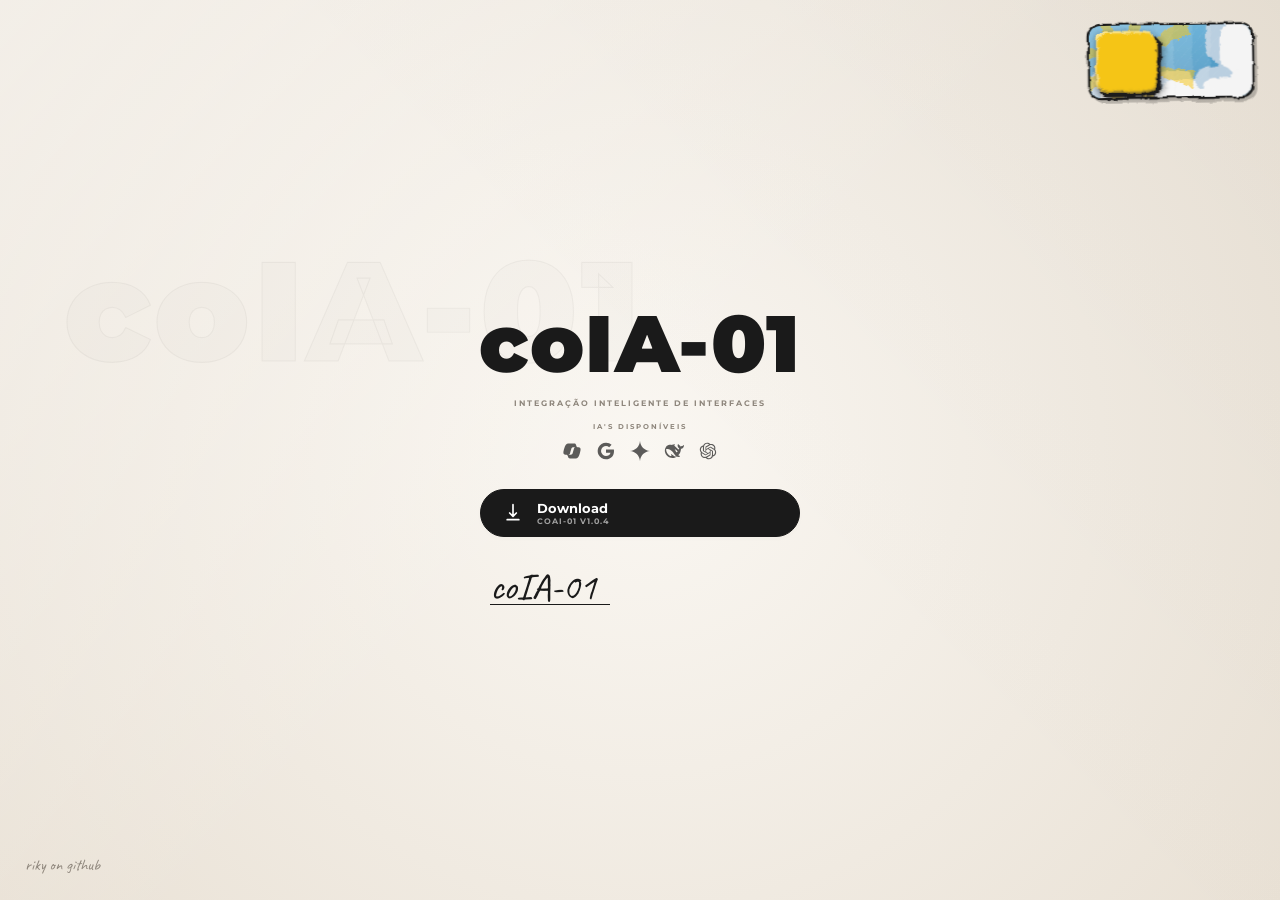
==== index.html @ ccbcb365 "adicionado modo noturno e os svg's" ====
<!DOCTYPE html>
<html lang="pt-BR">
<head>
  <meta charset="UTF-8">
  <meta name="viewport" content="width=device-width, initial-scale=1.0">
  <title>coIA-01</title>
  <link rel="preconnect" href="https://fonts.googleapis.com">
  <link rel="preconnect" href="https://fonts.gstatic.com" crossorigin>
  <link href="https://fonts.googleapis.com/css2?family=Caveat:wght@700&family=Montserrat:wght@400;700;900&display=swap" rel="stylesheet">
  <link rel="stylesheet" href="style.css">
</head>
<body>
  <div id="status-overlay"></div>

  <!-- SVG FILTERS FOR THEME SWITCH -->
  <svg style="position:absolute;width:0;height:0;overflow:hidden" aria-hidden="true">
    <defs>
      <filter id="sketchy" x="-10%" y="-10%" width="120%" height="120%">
        <feTurbulence type="turbulence" baseFrequency="0.035 0.042" numOctaves="4" result="noise" seed="42"></feTurbulence>
        <feDisplacementMap in="SourceGraphic" in2="noise" scale="4.5" xChannelSelector="R" yChannelSelector="G"></feDisplacementMap>
      </filter>
      <filter id="sketchy-sm" x="-18%" y="-18%" width="136%" height="136%">
        <feTurbulence type="turbulence" baseFrequency="0.06" numOctaves="3" result="noise" seed="7"></feTurbulence>
        <feDisplacementMap in="SourceGraphic" in2="noise" scale="2.5" xChannelSelector="R" yChannelSelector="G"></feDisplacementMap>
      </filter>
    </defs>
  </svg>

  <!-- THEME SWITCH (canto superior direito) -->
  <div class="theme-switch-wrapper">
    <label class="theme-switch">
      <input class="theme-switch__checkbox" type="checkbox" />
      <div class="theme-switch__container">
        <div class="theme-switch__clouds"></div>
        <div class="theme-switch__stars-container">
          <svg fill="none" viewBox="0 0 144 55" xmlns="http://www.w3.org/2000/svg">
            <path fill="currentColor" d="M135.831 3.00688C135.055 3.85027 134.111 4.29946 133 4.35447C134.111 4.40947 135.055 4.85867 135.831 5.71123C136.607 6.55462 136.996 7.56303 136.996 8.72727C136.996 7.95722 137.172 7.25134 137.525 6.59129C137.886 5.93124 138.372 5.39954 138.98 5.00535C139.598 4.60199 140.268 4.39114 141 4.35447C139.88 4.2903 138.936 3.85027 138.16 3.00688C137.384 2.16348 136.996 1.16425 136.996 0C136.996 1.16425 136.607 2.16348 135.831 3.00688ZM31 23.3545C32.1114 23.2995 33.0551 22.8503 33.8313 22.0069C34.6075 21.1635 34.9956 20.1642 34.9956 19C34.9956 20.1642 35.3837 21.1635 36.1599 22.0069C36.9361 22.8503 37.8798 23.2903 39 23.3545C38.2679 23.3911 37.5976 23.602 36.9802 24.0053C36.3716 24.3995 35.8864 24.9312 35.5248 25.5913C35.172 26.2513 34.9956 26.9572 34.9956 27.7273C34.9956 26.563 34.6075 25.5546 33.8313 24.7112C33.0551 23.8587 32.1114 23.4095 31 23.3545ZM0 36.3545C1.11136 36.2995 2.05513 35.8503 2.83131 35.0069C3.6075 34.1635 3.99559 33.1642 3.99559 32C3.99559 33.1642 4.38368 34.1635 5.15987 35.0069C5.93605 35.8503 6.87982 36.2903 8 36.3545C7.26792 36.3911 6.59757 36.602 5.98015 37.0053C5.37155 37.3995 4.88644 37.9312 4.52481 38.5913C4.172 39.2513 3.99559 39.9572 3.99559 40.7273C3.99559 39.563 3.6075 38.5546 2.83131 37.7112C2.05513 36.8587 1.11136 36.4095 0 36.3545ZM56.8313 24.0069C56.0551 24.8503 55.1114 25.2995 54 25.3545C55.1114 25.4095 56.0551 25.8587 56.8313 26.7112C57.6075 27.5546 57.9956 28.563 57.9956 29.7273C57.9956 28.9572 58.172 28.2513 58.5248 27.5913C58.8864 26.9312 59.3716 26.3995 59.9802 26.0053C60.5976 25.602 61.2679 25.3911 62 25.3545C60.8798 25.2903 59.9361 24.8503 59.1599 24.0069C58.3837 23.1635 57.9956 22.1642 57.9956 21C57.9956 22.1642 57.6075 23.1635 56.8313 24.0069ZM81 25.3545C82.1114 25.2995 83.0551 24.8503 83.8313 24.0069C84.6075 23.1635 84.9956 22.1642 84.9956 21C84.9956 22.1642 85.3837 23.1635 86.1599 24.0069C86.9361 24.8503 87.8798 25.2903 89 25.3545C88.2679 25.3911 87.5976 25.602 86.9802 26.0053C86.3716 26.3995 85.8864 26.9312 85.5248 27.5913C85.172 28.2513 84.9956 28.9572 84.9956 29.7273C84.9956 28.563 84.6075 27.5546 83.8313 26.7112C83.0551 25.8587 82.1114 25.4095 81 25.3545ZM136 36.3545C137.111 36.2995 138.055 35.8503 138.831 35.0069C139.607 34.1635 139.996 33.1642 139.996 32C139.996 33.1642 140.384 34.1635 141.16 35.0069C141.936 35.8503 142.88 36.2903 144 36.3545C143.268 36.3911 142.598 36.602 141.98 37.0053C141.372 37.3995 140.886 37.9312 140.525 38.5913C140.172 39.2513 139.996 39.9572 139.996 40.7273C139.996 39.563 139.607 38.5546 138.831 37.7112C138.055 36.8587 137.111 36.4095 136 36.3545ZM101.831 49.0069C101.055 49.8503 100.111 50.2995 99 50.3545C100.111 50.4095 101.055 50.8587 101.831 51.7112C102.607 52.5546 102.996 53.563 102.996 54.7273C102.996 53.9572 103.172 53.2513 103.525 52.5913C103.886 51.9312 104.372 51.3995 104.98 51.0053C105.598 50.602 106.268 50.3911 107 50.3545C105.88 50.2903 104.936 49.8503 104.16 49.0069C103.384 48.1635 102.996 47.1642 102.996 46C102.996 47.1642 102.607 48.1635 101.831 49.0069Z" clip-rule="evenodd" fill-rule="evenodd"></path>
          </svg>
        </div>
        <div class="theme-switch__circle-container">
          <div class="theme-switch__sun-moon-container">
            <div class="theme-switch__moon">
              <div class="theme-switch__spot"></div>
              <div class="theme-switch__spot"></div>
              <div class="theme-switch__spot"></div>
            </div>
          </div>
        </div>
        <div class="theme-switch__shooting-star"></div>
        <div class="theme-switch__shooting-star-2"></div>
        <div class="theme-switch__meteor"></div>
        <div class="theme-switch__stars-cluster">
          <div class="star"></div>
          <div class="star"></div>
          <div class="star"></div>
          <div class="star"></div>
          <div class="star"></div>
        </div>
        <div class="theme-switch__aurora"></div>
        <div class="theme-switch__comets">
          <div class="comet"></div>
          <div class="comet"></div>
        </div>
      </div>
    </label>
  </div>
  
  <!-- HUB DE SELEÇÃO -->
  <div id="hub">
    <div class="bg-outline-text">coIA-01</div>

    <div class="hub-container">
      <div class="hub-header">
        <h1 class="main-title">coIA-01</h1>
        <div class="hub-subtitle">INTEGRAÇÃO INTELIGENTE DE INTERFACES</div>
        <div class="ai-available">
          <span>IA's disponíveis</span>
          <div class="ai-icons">
            <!-- Microsoft Copilot -->
            <svg xmlns="http://www.w3.org/2000/svg" viewBox="0 0 24 24" fill="currentColor"><path d="M14.8647 3.0625C15.7217 3.06258 16.4834 3.60732 16.7612 4.41797L17.3628 6.17578C17.6318 6.96124 18.356 7.4955 19.1801 7.52832H19.7329C19.7597 7.52832 19.7866 7.53082 19.813 7.53125H19.8862L19.8813 7.5332C23.5529 7.64689 22.2416 12.0268 21.2368 15.3145C20.3774 18.126 19.0883 20.9375 16.9399 20.9375H9.36081C8.50019 20.9375 7.73536 20.3887 7.46041 19.5732L6.87448 17.834C6.60202 17.0255 5.84813 16.4791 4.99655 16.4697H4.26608C0.412106 16.4697 1.74407 12.0161 2.76217 8.68555C3.62153 5.8743 4.91067 3.06258 7.05905 3.0625H14.8647ZM13.2456 7.53125C12.4333 7.53132 11.7104 8.02053 11.3999 8.75586C10.7292 11.0285 10.0089 13.5016 9.57077 15.0195C9.32486 15.8712 8.55007 16.4585 7.66549 16.4688H10.7426C11.6051 16.4688 12.3656 15.9175 12.6401 15.1064C13.299 12.8717 13.9999 10.4671 14.4292 8.97949C14.6706 8.14295 15.4217 7.56162 16.2866 7.53125H13.2456Z"></path></svg>
            <!-- Google -->
            <svg xmlns="http://www.w3.org/2000/svg" viewBox="0 0 24 24" fill="currentColor"><path d="M3.06364 7.50914C4.70909 4.24092 8.09084 2 12 2C14.6954 2 16.959 2.99095 18.6909 4.60455L15.8227 7.47274C14.7864 6.48185 13.4681 5.97727 12 5.97727C9.39542 5.97727 7.19084 7.73637 6.40455 10.1C6.2045 10.7 6.09086 11.3409 6.09086 12C6.09086 12.6591 6.2045 13.3 6.40455 13.9C7.19084 16.2636 9.39542 18.0227 12 18.0227C13.3454 18.0227 14.4909 17.6682 15.3864 17.0682C16.4454 16.3591 17.15 15.3 17.3818 14.05H12V10.1818H21.4181C21.5364 10.8363 21.6 11.5182 21.6 12.2273C21.6 15.2727 20.5091 17.8363 18.6181 19.5773C16.9636 21.1046 14.7 22 12 22C8.09084 22 4.70909 19.7591 3.06364 16.4909C2.38638 15.1409 2 13.6136 2 12C2 10.3864 2.38638 8.85911 3.06364 7.50914Z"></path></svg>
            <!-- Gemini -->
            <svg xmlns="http://www.w3.org/2000/svg" viewBox="0 0 24 24" fill="currentColor"><path d="M23.9996 12.0235C17.5625 12.4117 12.4114 17.563 12.0232 24H11.9762C11.588 17.563 6.4369 12.4117 0 12.0235V11.9765C6.4369 11.5883 11.588 6.43719 11.9762 0H12.0232C12.4114 6.43719 17.5625 11.5883 23.9996 11.9765V12.0235Z"></path></svg>
            <!-- DeepSeek -->
            <svg xmlns="http://www.w3.org/2000/svg" viewBox="0 0 24 24" fill="currentColor"><path d="M23.7493 4.92674C23.5053 4.80721 23.4103 5.0349 23.2676 5.15064C23.2193 5.18858 23.1777 5.23791 23.137 5.28155C22.7804 5.66482 22.3643 5.91527 21.8215 5.88492C21.0261 5.84128 20.348 6.09173 19.7484 6.7027C19.6207 5.94942 19.197 5.49975 18.553 5.21135C18.2154 5.06146 17.8739 4.91156 17.6385 4.58522C17.473 4.35374 17.4285 4.0957 17.3452 3.84145C17.2932 3.68777 17.2403 3.53028 17.0644 3.50372C16.8733 3.47337 16.7986 3.63464 16.7239 3.76935C16.4232 4.31959 16.3077 4.92674 16.3182 5.54149C16.3446 6.92274 16.9263 8.0232 18.0801 8.80687C18.2116 8.89605 18.2456 8.98707 18.204 9.11802C18.1255 9.38741 18.0319 9.64931 17.9487 9.9187C17.8967 10.0914 17.8181 10.1293 17.6347 10.0534C17.0011 9.78784 16.4534 9.39508 15.9701 8.91878C15.1493 8.1219 14.4069 7.24157 13.481 6.55281C13.2634 6.39151 13.0469 6.24162 12.8217 6.09932C11.8769 5.1772 12.9457 4.42015 13.1925 4.33097C13.4516 4.23801 13.2823 3.91544 12.4463 3.91924C11.6112 3.92304 10.8461 4.20385 9.87196 4.57763C9.72921 4.63455 9.54598 4.73128 9.4256 4.70855C8.54132 4.54158 7.62304 4.50363 6.66308 4.61178C4.8567 4.8148 3.4135 5.67241 2.35237 7.13714C1.07845 8.89605 0.778651 10.8959 1.1456 12.9829C1.53147 15.1801 2.64839 17.0016 4.36587 18.4246C6.14576 19.8989 8.19617 20.6218 10.535 20.4832C11.9555 20.4016 13.5377 20.2101 15.3214 18.694C15.7715 18.9179 16.2434 19.0071 17.0275 19.0754C17.6309 19.1323 18.2116 19.0451 18.6617 18.952C19.3663 18.8022 19.3172 18.1476 19.0628 18.0261C16.9973 17.0604 17.4502 17.4532 17.0379 17.1363C18.0876 15.8879 19.6699 14.592 20.2884 10.395C20.3367 10.061 20.295 9.85235 20.2884 9.58102C20.2847 9.41782 20.3216 9.35331 20.5088 9.33437C21.0261 9.2755 21.5283 9.13318 21.9898 8.8771C23.3281 8.14278 23.8571 6.93799 23.9848 5.49216C24.0037 5.27207 23.981 5.04248 23.7493 4.92674ZM12.0983 17.937C10.0962 16.3565 9.12577 15.8366 8.72484 15.8594C8.35024 15.8802 8.41745 16.3109 8.49968 16.5918C8.58577 16.8688 8.6983 17.0604 8.85626 17.3033C8.96501 17.4645 9.03978 17.7055 8.7475 17.8838C8.10252 18.2861 6.98184 17.7492 6.92886 17.7226C5.62465 16.9523 4.5342 15.9333 3.76532 14.5407C3.02385 13.1993 2.59259 11.7611 2.52166 10.2261C2.50275 9.85419 2.61151 9.72324 2.97846 9.65689C3.46173 9.56771 3.96109 9.54877 4.44436 9.61891C6.48717 9.9187 8.22638 10.837 9.68379 12.2886C10.5161 13.1177 11.1459 14.1062 11.7947 15.072C12.4841 16.0985 13.2265 17.0756 14.1714 17.8762C14.5042 18.1571 14.7709 18.3715 15.0253 18.529C14.2575 18.6144 12.9749 18.6333 12.0983 17.937ZM13.0573 11.7383C13.0573 11.5732 13.1887 11.4423 13.3542 11.4423C13.3911 11.4423 13.4252 11.4499 13.4554 11.4613C13.4961 11.4764 13.5339 11.4992 13.5633 11.5333C13.6162 11.5846 13.6465 11.6605 13.6465 11.7383C13.6465 11.9034 13.515 12.0343 13.3504 12.0343C13.1849 12.0343 13.0573 11.9034 13.0573 11.7383ZM16.0373 13.2752C15.8463 13.353 15.6552 13.4213 15.4718 13.4288C15.1871 13.4421 14.8759 13.3264 14.7066 13.1841C14.4447 12.964 14.2575 12.8406 14.1779 12.4536C14.1448 12.2886 14.1638 12.0343 14.1931 11.8882C14.2612 11.5732 14.1855 11.3721 13.9652 11.1881C13.7846 11.0382 13.5566 10.9984 13.3051 10.9984C13.2114 10.9984 13.1253 10.9566 13.061 10.9224C12.9561 10.8693 12.87 10.7384 12.9523 10.5771C12.9787 10.5259 13.1065 10.3988 13.1367 10.376C13.4772 10.1806 13.8706 10.2451 14.2347 10.3912C14.5723 10.5296 14.8267 10.7839 15.1936 11.1425C15.5691 11.5771 15.6363 11.6985 15.8501 12.0229C16.0184 12.279 16.1726 12.5408 16.2775 12.8406C16.3409 13.0266 16.2586 13.1802 16.0373 13.2752Z"></path></svg>
            <!-- OpenAI -->
            <svg xmlns="http://www.w3.org/2000/svg" viewBox="0 0 24 24" fill="currentColor"><path d="M20.5624 10.1875C20.8124 9.5 20.8749 8.8125 20.8124 8.125C20.7499 7.4375 20.4999 6.75 20.1874 6.125C19.6249 5.1875 18.8124 4.4375 17.8749 4C16.8749 3.5625 15.8124 3.4375 14.7499 3.6875C14.2499 3.1875 13.6874 2.75 13.0624 2.4375C12.4374 2.125 11.6874 2 10.9999 2C9.9374 2 8.8749 2.3125 7.9999 2.9375C7.1249 3.5625 6.4999 4.4375 6.1874 5.4375C5.4374 5.625 4.8124 5.9375 4.1874 6.3125C3.6249 6.75 3.1874 7.3125 2.8124 7.875C2.24991 8.8125 2.06241 9.875 2.18741 10.9375C2.31241 12 2.7499 13 3.4374 13.8125C3.1874 14.5 3.1249 15.1875 3.1874 15.875C3.2499 16.5625 3.4999 17.25 3.8124 17.875C4.3749 18.8125 5.1874 19.5625 6.1249 20C7.1249 20.4375 8.1874 20.5625 9.2499 20.3125C9.7499 20.8125 10.3124 21.25 10.9374 21.5625C11.5624 21.875 12.3124 22 12.9999 22C14.0624 22 15.1249 21.6875 15.9999 21.0625C16.8749 20.4375 17.4999 19.5625 17.8124 18.5625C18.4999 18.4375 19.1874 18.125 19.7499 17.6875C20.3124 17.25 20.8124 16.75 21.1249 16.125C21.6874 15.1875 21.8749 14.125 21.7499 13.0625C21.6249 12 21.2499 11 20.5624 10.1875ZM13.0624 20.6875C12.0624 20.6875 11.3124 20.375 10.6249 19.8125C10.6249 19.8125 10.6874 19.75 10.7499 19.75L14.7499 17.4375C14.8749 17.375 14.9374 17.3125 14.9999 17.1875C15.0624 17.0625 15.0624 17 15.0624 16.875V11.25L16.7499 12.25V16.875C16.8124 19.0625 15.0624 20.6875 13.0624 20.6875ZM4.9999 17.25C4.5624 16.5 4.3749 15.625 4.5624 14.75C4.5624 14.75 4.6249 14.8125 4.6874 14.8125L8.6874 17.125C8.8124 17.1875 8.8749 17.1875 8.9999 17.1875C9.1249 17.1875 9.2499 17.1875 9.3124 17.125L14.1874 14.3125V16.25L10.1249 18.625C9.2499 19.125 8.2499 19.25 7.3124 19C6.3124 18.75 5.4999 18.125 4.9999 17.25ZM3.9374 8.5625C4.3749 7.8125 5.0624 7.25 5.8749 6.9375V7.0625V11.6875C5.8749 11.8125 5.8749 11.9375 5.9374 12C5.9999 12.125 6.0624 12.1875 6.1874 12.25L11.0624 15.0625L9.3749 16.0625L5.3749 13.75C4.4999 13.25 3.8749 12.4375 3.6249 11.5C3.3749 10.5625 3.4374 9.4375 3.9374 8.5625ZM17.7499 11.75L12.8749 8.9375L14.5624 7.9375L18.5624 10.25C19.1874 10.625 19.6874 11.125 19.9999 11.75C20.3124 12.375 20.4999 13.0625 20.4374 13.8125C20.3749 14.5 20.1249 15.1875 19.6874 15.75C19.2499 16.3125 18.6874 16.75 17.9999 17V12.25C17.9999 12.125 17.9999 12 17.9374 11.9375C17.9374 11.9375 17.8749 11.8125 17.7499 11.75ZM19.4374 9.25C19.4374 9.25 19.3749 9.1875 19.3124 9.1875L15.3124 6.875C15.1874 6.8125 15.1249 6.8125 14.9999 6.8125C14.8749 6.8125 14.7499 6.8125 14.6874 6.875L9.8124 9.6875V7.75L13.8749 5.375C14.4999 5 15.1874 4.875 15.9374 4.875C16.6249 4.875 17.3124 5.125 17.9374 5.5625C18.4999 6 18.9999 6.5625 19.2499 7.1875C19.4999 7.8125 19.5624 8.5625 19.4374 9.25ZM8.9374 12.75L7.2499 11.75V7.0625C7.2499 6.375 7.4374 5.625 7.8124 5.0625C8.1874 4.4375 8.7499 4 9.3749 3.6875C9.9999 3.375 10.7499 3.25 11.4374 3.375C12.1249 3.4375 12.8124 3.75 13.3749 4.1875C13.3749 4.1875 13.3124 4.25 13.2499 4.25L9.2499 6.5625C9.1249 6.625 9.0624 6.6875 8.9999 6.8125C8.9374 6.9375 8.9374 7 8.9374 7.125V12.75ZM9.8124 10.75L11.9999 9.5L14.1874 10.75V13.25L11.9999 14.5L9.8124 13.25V10.75Z"></path></svg>
          </div>
        </div>
      </div>

      <div class="hub-grid">
        <button class="hub-card" data-url="https://github.com/RikyLink/coAI-01/releases/download/v1.0.4/coAI-01.7z" data-name="Download coAI-01" data-download="true">
          <span class="card-icon">
            <svg xmlns="http://www.w3.org/2000/svg" viewBox="0 0 24 24" fill="currentColor"><path d="M12 2C12 2 12 2 12 2C12 2 12 2 12 2M12 2L12 16M12 16L8 12M12 16L16 12M5 20H19" stroke="currentColor" stroke-width="2" fill="none" stroke-linecap="round" stroke-linejoin="round"/></svg>
          </span>
          <div class="card-info">
            <span class="card-name">Download</span>
            <span class="card-desc">coAI-01 v1.0.4</span>
          </div>
        </button>
      </div>

      <div class="signature-section">
        <div class="signature-text">coIA-01</div>
        <div class="signature-line"></div>
      </div>
    </div>

    <a class="bottom-left-signature" href="https://github.com" target="_blank" rel="noopener">riky on github</a>
  </div>

  <script src="script.js"></script>
</body>
</html>
---- style.css ----
body, html {
  margin: 0;
  padding: 0;
  height: 100%;
  width: 100%;
  overflow: hidden;
  background: #F4ECE1;
}

/* ---- STATUS OVERLAY ---- */
#status-overlay {
  position: fixed;
  top: 15px;
  left: 50%;
  transform: translateX(-50%);
  background: #1A1A1A;
  color: #FFFFFF;
  padding: 8px 18px;
  border-radius: 50px;
  font-family: 'Montserrat', sans-serif;
  font-size: 10px;
  font-weight: 700;
  letter-spacing: 1.5px;
  text-transform: uppercase;
  z-index: 9999;
  pointer-events: none;
  opacity: 0;
  box-shadow: 0 4px 15px rgba(0, 0, 0, 0.1);
  transition: opacity 0.4s ease, transform 0.4s ease;
}

#status-overlay.active {
  opacity: 1;
  transform: translateX(-50%) translateY(5px);
}

/* ---- HUB ---- */
#hub {
  position: relative;
  display: flex;
  flex-direction: column;
  align-items: center;
  justify-content: center;
  height: 100%;
  padding: 30px 20px;
  box-sizing: border-box;
  background: #F4ECE1;
  background-image: 
    linear-gradient(135deg, rgba(255,255,255,0.45) 0%, transparent 50%),
    linear-gradient(225deg, rgba(0,0,0,0.02) 0%, transparent 50%),
    radial-gradient(circle at 50% 50%, #FAF7F2 0%, #E9E1D5 100%);
}

.hub-container {
  position: relative;
  z-index: 2;
  display: flex;
  flex-direction: column;
  align-items: center;
  width: 100%;
  max-width: 320px;
}

.bg-outline-text {
  position: absolute;
  left: 5%;
  top: 25%;
  font-family: 'Montserrat', sans-serif;
  font-size: 11vw;
  font-weight: 900;
  color: rgba(0, 0, 0, 0.01);
  -webkit-text-stroke: 1.2px rgba(0, 0, 0, 0.04);
  user-select: none;
  pointer-events: none;
  z-index: 1;
  white-space: nowrap;
  letter-spacing: 4px;
}

.hub-header {
  text-align: center;
  margin-bottom: 28px;
}

.hub-header .main-title {
  margin: 0;
  font-family: 'Montserrat', sans-serif;
  font-size: 80px;
  font-weight: 900;
  letter-spacing: 1.5px;
  color: #1A1A1A;
  white-space: nowrap;
}

.hub-subtitle {
  font-family: 'Montserrat', sans-serif;
  font-size: 8px;
  font-weight: 700;
  letter-spacing: 2px;
  color: #8E867C;
  margin-top: 6px;
  text-transform: uppercase;
}

.ai-available {
  margin-top: 14px;
  display: flex;
  flex-direction: column;
  align-items: center;
  gap: 10px;
}

.ai-available span {
  font-family: 'Montserrat', sans-serif;
  font-size: 7px;
  font-weight: 700;
  letter-spacing: 2px;
  color: #8E867C;
  text-transform: uppercase;
}

.ai-icons {
  display: flex;
  gap: 14px;
  justify-content: center;
}

.ai-icons svg {
  width: 20px;
  height: 20px;
  fill: #1A1A1A;
  opacity: 0.7;
  transition: opacity 0.2s ease, transform 0.2s ease;
}


.hub-grid {
  display: flex;
  flex-direction: column;
  gap: 12px;
  width: 100%;
  margin-bottom: 30px;
}

.hub-card {
  background: #FFFFFF;
  border: 1.5px solid #1A1A1A;
  border-radius: 50px;
  padding: 10px 22px;
  cursor: pointer;
  transition: all 0.25s cubic-bezier(0.25, 0.8, 0.25, 1);
  display: flex;
  align-items: center;
  gap: 14px;
  color: #1A1A1A;
  box-shadow: 0 2px 5px rgba(0,0,0,0.02);
}

.hub-card:first-child {
  background: #1A1A1A;
  color: #FFFFFF;
}

.hub-card:first-child .card-desc {
  color: #A0A0A0;
}

.card-icon {
  flex-shrink: 0;
  line-height: 0;
}
.card-icon svg {
  width: 20px;
  height: 20px;
  display: block;
}

.card-info {
  display: flex;
  flex-direction: column;
  align-items: flex-start;
  text-align: left;
}

.card-name {
  font-family: 'Montserrat', sans-serif;
  font-weight: 700;
  font-size: 13px;
}

.card-desc {
  font-family: 'Montserrat', sans-serif;
  font-size: 7.5px;
  font-weight: 700;
  text-transform: uppercase;
  letter-spacing: 1px;
  color: #7E766C;
  margin-top: 1px;
}

.hub-card:hover {
  background: #C86B6B;
  border-color: #C86B6B;
  color: #FFFFFF;
  transform: translateY(-2px);
  box-shadow: 0 6px 15px rgba(200, 107, 107, 0.2);
}

.hub-card:hover .card-desc {
  color: rgba(255, 255, 255, 0.8);
}

.signature-section {
  display: flex;
  flex-direction: column;
  align-items: flex-start;
  align-self: flex-start;
  margin-left: 10px;
  margin-top: 5px;
}

.signature-text {
  font-family: 'Caveat', cursive;
  font-size: 38px;
  color: #1A1A1A;
  line-height: 0.8;
}

.signature-line {
  width: 120px;
  height: 1.5px;
  background: #1A1A1A;
  margin-top: 2px;
}

.bottom-left-signature {
  position: absolute;
  bottom: 25px;
  left: 25px;
  font-family: 'Caveat', cursive;
  font-size: 16px;
  color: #8E867C;
  user-select: none;
  cursor: pointer;
  transition: color 0.3s ease, transform 0.3s ease;
  text-decoration: none;
}

.bottom-left-signature:hover {
  color: #C86B6B;
  transform: scale(1.05);
}

.bottom-left-signature::after {
  content: '';
  position: absolute;
  bottom: -2px;
  left: 0;
  width: 0%;
  height: 1px;
  background: #C86B6B;
  transition: width 0.3s ease;
}

.bottom-left-signature:hover::after {
  width: 100%;
}

/* ---- THEME SWITCH WRAPPER ---- */
.theme-switch-wrapper {
  position: fixed;
  top: 20px;
  right: 20px;
  z-index: 9998;
  transform: scale(0.9);
  transition: transform 0.3s ease;
}

.theme-switch-wrapper:hover {
  transform: scale(1);
}

/* From Uiverse.io by mamyapro123 */ 
.theme-switch {
  --toggle-size: 32px;
  --container-width: 5.625em;
  --container-height: 2.5em;
  --container-radius: 0.38em;
  --container-light-bg: #5caad4;
  --container-night-bg: #1b1e36;
  --circle-container-diameter: 3.375em;
  --sun-moon-diameter: 2.125em;
  --sun-bg: #f5c518;
  --moon-bg: #d8d4c0;
  --spot-color: #9b9787;
  --circle-container-offset: calc(
    (var(--circle-container-diameter) - var(--container-height)) / 2 * -1
  );
  --stars-color: #fff8e1;
  --clouds-color: #f4f4f4;
  --back-clouds-color: #bacfe0;
  --transition: 0.5s cubic-bezier(0, -0.02, 0.4, 1.25);
  --circle-transition: 0.3s cubic-bezier(0, -0.02, 0.35, 1.17);
  display: inline-block;
}

.theme-switch,
.theme-switch *,
.theme-switch *::before,
.theme-switch *::after {
  box-sizing: border-box;
  margin: 0;
  padding: 0;
  font-size: var(--toggle-size);
}

.theme-switch__container {
  width: var(--container-width);
  height: var(--container-height);
  background-color: var(--container-light-bg);
  border-radius: var(--container-radius);
  overflow: hidden;
  cursor: pointer;
  position: relative;
  background-image: linear-gradient(
    to bottom,
    var(--container-light-bg) 0%,
    #4a92bd 100%
  );
  transition: all var(--transition);
  box-shadow:
    0 0 0 2.5px #1a1a1a,
    3px 4px 0 2.5px rgba(26, 26, 26, 0.22);
  transform: rotate(-0.7deg);
  filter: url(#sketchy);
}

.theme-switch__container::before {
  content: "";
  position: absolute;
  z-index: 1;
  inset: 0;
  background-image: repeating-linear-gradient(
    -50deg,
    transparent,
    transparent 7px,
    rgba(255, 255, 255, 0.04) 7px,
    rgba(255, 255, 255, 0.04) 8px
  );
  border-radius: inherit;
  pointer-events: none;
}

.theme-switch__checkbox {
  display: none;
}

.theme-switch__circle-container {
  width: var(--circle-container-diameter);
  height: var(--circle-container-diameter);
  background-color: rgba(255, 255, 255, 0.1);
  position: absolute;
  left: var(--circle-container-offset);
  top: var(--circle-container-offset);
  border-radius: var(--container-radius);
  box-shadow:
    inset 0 0 0 3.375em rgba(255, 255, 255, 0.1),
    inset 0 0 0 3.375em rgba(255, 255, 255, 0.1),
    0 0 0 0.625em rgba(255, 255, 255, 0.1),
    0 0 0 1.25em rgba(255, 255, 255, 0.1);
  display: flex;
  transition: var(--circle-transition);
  pointer-events: none;
}

.theme-switch__circle-container::before {
  content: "";
  position: absolute;
  width: calc(var(--circle-container-diameter) + 1.5em);
  height: calc(var(--circle-container-diameter) + 1.5em);
  left: -0.75em;
  top: -0.75em;
  border-radius: 50%;
  background: conic-gradient(
    transparent 0deg,
    transparent 8deg,
    rgba(245, 197, 24, 0.52) 8deg,
    rgba(245, 197, 24, 0.52) 22deg,
    transparent 22deg,
    transparent 53deg,
    rgba(245, 197, 24, 0.52) 53deg,
    rgba(245, 197, 24, 0.52) 67deg,
    transparent 67deg,
    transparent 98deg,
    rgba(245, 197, 24, 0.52) 98deg,
    rgba(245, 197, 24, 0.52) 112deg,
    transparent 112deg,
    transparent 143deg,
    rgba(245, 197, 24, 0.52) 143deg,
    rgba(245, 197, 24, 0.52) 157deg,
    transparent 157deg,
    transparent 188deg,
    rgba(245, 197, 24, 0.52) 188deg,
    rgba(245, 197, 24, 0.52) 202deg,
    transparent 202deg,
    transparent 233deg,
    rgba(245, 197, 24, 0.52) 233deg,
    rgba(245, 197, 24, 0.52) 247deg,
    transparent 247deg,
    transparent 278deg,
    rgba(245, 197, 24, 0.52) 278deg,
    rgba(245, 197, 24, 0.52) 292deg,
    transparent 292deg,
    transparent 323deg,
    rgba(245, 197, 24, 0.52) 323deg,
    rgba(245, 197, 24, 0.52) 337deg,
    transparent 337deg,
    transparent 360deg
  );
  animation: rotateSunRays 14s linear infinite;
  opacity: 1;
  transition: opacity var(--transition);
  pointer-events: none;
  filter: url(#sketchy-sm);
}

.theme-switch__checkbox:checked
  + .theme-switch__container
  .theme-switch__circle-container::before {
  opacity: 0;
}

@keyframes rotateSunRays {
  from {
    transform: rotate(0deg);
  }
  to {
    transform: rotate(360deg);
  }
}

.theme-switch__sun-moon-container {
  pointer-events: auto;
  position: relative;
  z-index: 2;
  width: var(--sun-moon-diameter);
  height: var(--sun-moon-diameter);
  margin: auto;
  border-radius: var(--container-radius);
  background-color: var(--sun-bg);
  box-shadow:
    0.062em 0.062em 0.062em 0em rgba(254, 255, 239, 0.61) inset,
    0em -0.062em 0.062em 0em #a1872a inset,
    0.1em 0.13em 0 0.04em #1a1a1a;
  filter: url(#sketchy-sm)
    drop-shadow(0.062em 0.125em 0.125em rgba(0, 0, 0, 0.25))
    drop-shadow(0em 0.062em 0.125em rgba(0, 0, 0, 0.25));
  overflow: hidden;
  transition: var(--transition);
  transform: scale(1);
}

.theme-switch__sun-moon-container:hover {
  transform: scale(1.1) rotate(5deg);
}

.theme-switch__moon {
  transform: translateX(100%);
  width: 100%;
  height: 100%;
  background-color: var(--moon-bg);
  border-radius: inherit;
  box-shadow:
    0.062em 0.062em 0.062em 0em rgba(254, 255, 239, 0.61) inset,
    0em -0.062em 0.062em 0em #969696 inset;
  transition:
    all var(--transition),
    transform 0.3s ease;
  position: relative;
}

.theme-switch__moon:hover {
  transform: rotate(15deg);
}

.theme-switch__spot {
  position: absolute;
  top: 0.75em;
  left: 0.312em;
  width: 0.75em;
  height: 0.75em;
  border-radius: var(--container-radius);
  background-color: var(--spot-color);
  box-shadow: 0em 0.0312em 0.062em rgba(0, 0, 0, 0.25) inset;
  transition: background-color 0.3s ease;
  filter: url(#sketchy-sm);
}

.theme-switch__spot:nth-of-type(2) {
  width: 0.375em;
  height: 0.375em;
  top: 0.937em;
  left: 1.375em;
}
.theme-switch__spot:nth-last-of-type(3) {
  width: 0.25em;
  height: 0.25em;
  top: 0.312em;
  left: 0.812em;
}
.theme-switch__moon:hover .theme-switch__spot {
  background-color: #7a7f8c;
}

.theme-switch__clouds {
  width: 1.25em;
  height: 1.25em;
  background-color: var(--clouds-color);
  border-radius: var(--container-radius);
  position: absolute;
  bottom: -0.625em;
  left: 0.312em;
  box-shadow:
    0.937em 0.312em var(--clouds-color),
    -0.312em -0.312em var(--back-clouds-color),
    1.437em 0.375em var(--clouds-color),
    0.5em -0.125em var(--back-clouds-color),
    2.187em 0 var(--clouds-color),
    1.25em -0.062em var(--back-clouds-color),
    2.937em 0.312em var(--clouds-color),
    2em -0.312em var(--back-clouds-color),
    3.625em -0.062em var(--clouds-color),
    2.625em 0em var(--back-clouds-color),
    4.5em -0.312em var(--clouds-color),
    3.375em -0.437em var(--back-clouds-color),
    4.625em -1.75em 0 0.437em var(--clouds-color),
    4em -0.625em var(--back-clouds-color),
    4.125em -2.125em 0 0.437em var(--back-clouds-color);
  transition: 0.5s cubic-bezier(0, -0.02, 0.4, 1.25);
  filter: url(#sketchy-sm);
}

.theme-switch__stars-container {
  position: absolute;
  color: var(--stars-color);
  top: -100%;
  left: 0.312em;
  width: 2.75em;
  height: auto;
  transition: var(--transition);
}

.theme-switch__checkbox:checked + .theme-switch__container {
  background-color: var(--container-night-bg);
  background-image: linear-gradient(
    to bottom,
    var(--container-night-bg) 0%,
    #252a4a 100%
  );
}

.theme-switch__checkbox:checked
  + .theme-switch__container
  .theme-switch__circle-container {
  left: calc(
    100% - var(--circle-container-offset) - var(--circle-container-diameter)
  );
}

.theme-switch__checkbox:checked
  + .theme-switch__container
  .theme-switch__circle-container:hover {
  left: calc(
    100% - var(--circle-container-offset) - var(--circle-container-diameter) -
      0.187em
  );
}

.theme-switch__circle-container:hover {
  left: calc(var(--circle-container-offset) + 0.187em);
}

.theme-switch__checkbox:checked + .theme-switch__container .theme-switch__moon {
  transform: translate(0);
}

.theme-switch__checkbox:checked
  + .theme-switch__container
  .theme-switch__clouds {
  bottom: -4.062em;
}

.theme-switch__checkbox:checked
  + .theme-switch__container
  .theme-switch__stars-container {
  top: 50%;
  transform: translateY(-50%);
}

.theme-switch__container:hover .theme-switch__clouds {
  transform: translateX(15px) scale(1.02);
}

.theme-switch__sun-moon-container::after {
  content: "";
  position: absolute;
  inset: -5px;
  background: radial-gradient(
    circle,
    rgba(255, 255, 255, 0.2) 0%,
    transparent 70%
  );
  border-radius: 50%;
  opacity: 0;
  transition: opacity 0.3s ease;
}

.theme-switch__sun-moon-container:hover::after {
  opacity: 1;
}

.theme-switch__shooting-star {
  position: absolute;
  width: 2px;
  height: 2px;
  background: white;
  top: 20%;
  left: -10%;
  opacity: 0;
  transition: opacity 0.3s ease;
}

.theme-switch__shooting-star-2 {
  position: absolute;
  width: 1px;
  height: 1px;
  background: white;
  top: 35%;
  left: -10%;
  opacity: 0;
  transition: opacity 0.3s ease;
}

.theme-switch__meteor {
  position: absolute;
  width: 3px;
  height: 3px;
  background: #ffd700;
  border-radius: 50%;
  top: -10%;
  left: 50%;
  opacity: 0;
  filter: blur(1px);
  transition: opacity 0.3s ease;
}

.theme-switch__checkbox:checked
  + .theme-switch__container
  .theme-switch__shooting-star {
  animation: shootingStar 2s linear infinite;
  opacity: 1;
}

.theme-switch__checkbox:checked
  + .theme-switch__container
  .theme-switch__shooting-star-2 {
  animation: shootingStar 3s linear infinite 1s;
  opacity: 1;
}

.theme-switch__checkbox:checked
  + .theme-switch__container
  .theme-switch__meteor {
  animation: meteor 4s linear infinite 2s;
  opacity: 1;
}

@keyframes shootingStar {
  0% {
    transform: translateX(0) translateY(0) rotate(45deg);
    opacity: 1;
  }
  100% {
    transform: translateX(150px) translateY(150px) rotate(45deg);
    opacity: 0;
  }
}

@keyframes meteor {
  0% {
    transform: translateY(0) scale(1);
    opacity: 1;
  }
  100% {
    transform: translateY(150px) scale(0.3);
    opacity: 0;
  }
}

.theme-switch__stars-cluster {
  position: absolute;
  inset: 0;
  opacity: 0;
  transition: opacity 0.3s ease;
}

.theme-switch__stars-cluster .star {
  position: absolute;
  width: 2px;
  height: 2px;
  background: white;
  border-radius: 50%;
  box-shadow: 0 0 4px 1px white;
}

.theme-switch__stars-cluster .star:nth-child(1) {
  top: 20%;
  left: 20%;
  animation: twinkle 1s infinite ease-in-out;
}
.theme-switch__stars-cluster .star:nth-child(2) {
  top: 30%;
  left: 55%;
  animation: twinkle 1s infinite ease-in-out 0.3s;
}
.theme-switch__stars-cluster .star:nth-child(3) {
  top: 40%;
  left: 80%;
  animation: twinkle 1s infinite ease-in-out 0.6s;
}
.theme-switch__stars-cluster .star:nth-child(4) {
  top: 60%;
  left: 30%;
  animation: twinkle 1s infinite ease-in-out 0.9s;
}
.theme-switch__stars-cluster .star:nth-child(5) {
  top: 70%;
  left: 65%;
  animation: twinkle 1s infinite ease-in-out 1.2s;
}

.theme-switch__aurora {
  position: absolute;
  top: 0;
  left: 0;
  right: 0;
  height: 20px;
  background: linear-gradient(
    90deg,
    rgba(0, 255, 255, 0) 0%,
    rgba(0, 255, 255, 0.2) 25%,
    rgba(128, 0, 255, 0.2) 50%,
    rgba(0, 255, 255, 0.2) 75%,
    rgba(0, 255, 255, 0) 100%
  );
  opacity: 0;
  filter: blur(4px);
  transform: translateY(-100%);
  transition: opacity 0.3s ease;
}

.theme-switch__comets {
  position: absolute;
  inset: 0;
  overflow: hidden;
  opacity: 0;
  transition: opacity 0.3s ease;
}

.theme-switch__comets .comet {
  position: absolute;
  width: 2px;
  height: 2px;
  background: linear-gradient(90deg, white 0%, transparent 90%);
  border-radius: 50%;
  filter: blur(1px);
}

.theme-switch__comets .comet:nth-child(1) {
  top: 30%;
  left: -10%;
  animation: cometMove 4s linear infinite;
}
.theme-switch__comets .comet:nth-child(2) {
  top: 50%;
  left: -10%;
  animation: cometMove 6s linear infinite 2s;
}

@keyframes twinkle {
  0%,
  100% {
    opacity: 0.3;
    transform: scale(1);
  }
  50% {
    opacity: 1;
    transform: scale(1.2);
  }
}

@keyframes cometMove {
  0% {
    transform: translateX(0) translateY(0) rotate(-45deg) scale(1);
    opacity: 0;
  }
  10% {
    opacity: 1;
  }
  90% {
    opacity: 1;
  }
  100% {
    transform: translateX(200px) translateY(200px) rotate(-45deg) scale(0.2);
    opacity: 0;
  }
}

.theme-switch__checkbox:checked
  + .theme-switch__container
  .theme-switch__stars-cluster {
  opacity: 1;
}
.theme-switch__checkbox:checked
  + .theme-switch__container
  .theme-switch__aurora {
  opacity: 1;
  animation: auroraWave 8s linear infinite;
}
.theme-switch__checkbox:checked
  + .theme-switch__container
  .theme-switch__comets {
  opacity: 1;
}

@keyframes auroraWave {
  0% {
    transform: translateY(-100%) translateX(-50%);
  }
  100% {
    transform: translateY(-100%) translateX(50%);
  }
}

/* ---- DARK MODE ---- */
body.dark-mode {
  background: #1a1a2e;
}

body.dark-mode #hub {
  background: #1a1a2e;
  background-image: 
    linear-gradient(135deg, rgba(255,255,255,0.02) 0%, transparent 50%),
    linear-gradient(225deg, rgba(255,255,255,0.03) 0%, transparent 50%),
    radial-gradient(circle at 50% 50%, #2a2a4a 0%, #1a1a2e 100%);
}

body.dark-mode .bg-outline-text {
  color: rgba(255, 255, 255, 0.01);
  -webkit-text-stroke: 1.2px rgba(255, 255, 255, 0.04);
}

body.dark-mode .hub-header .main-title {
  color: #f4ece1;
}

body.dark-mode .hub-subtitle {
  color: #a09888;
}

body.dark-mode .ai-available span {
  color: #a09888;
}

body.dark-mode .ai-icons svg {
  fill: #f4ece1;
}

body.dark-mode .hub-card {
  background: #2a2a3e;
  border-color: #f4ece1;
  color: #f4ece1;
  box-shadow: 0 2px 5px rgba(0,0,0,0.1);
}

body.dark-mode .hub-card:first-child {
  background: #f4ece1;
  color: #1a1a1a;
}

body.dark-mode .hub-card:first-child .card-desc {
  color: #5a5a5a;
}

body.dark-mode .hub-card:hover {
  background: #C86B6B;
  border-color: #C86B6B;
  color: #FFFFFF;
}

body.dark-mode .card-desc {
  color: #a09888;
}

body.dark-mode .signature-text {
  color: #f4ece1;
}

body.dark-mode .signature-line {
  background: #f4ece1;
}

body.dark-mode .bottom-left-signature {
  color: #a09888;
}

body.dark-mode #status-overlay {
  background: #f4ece1;
  color: #1a1a1a;
}
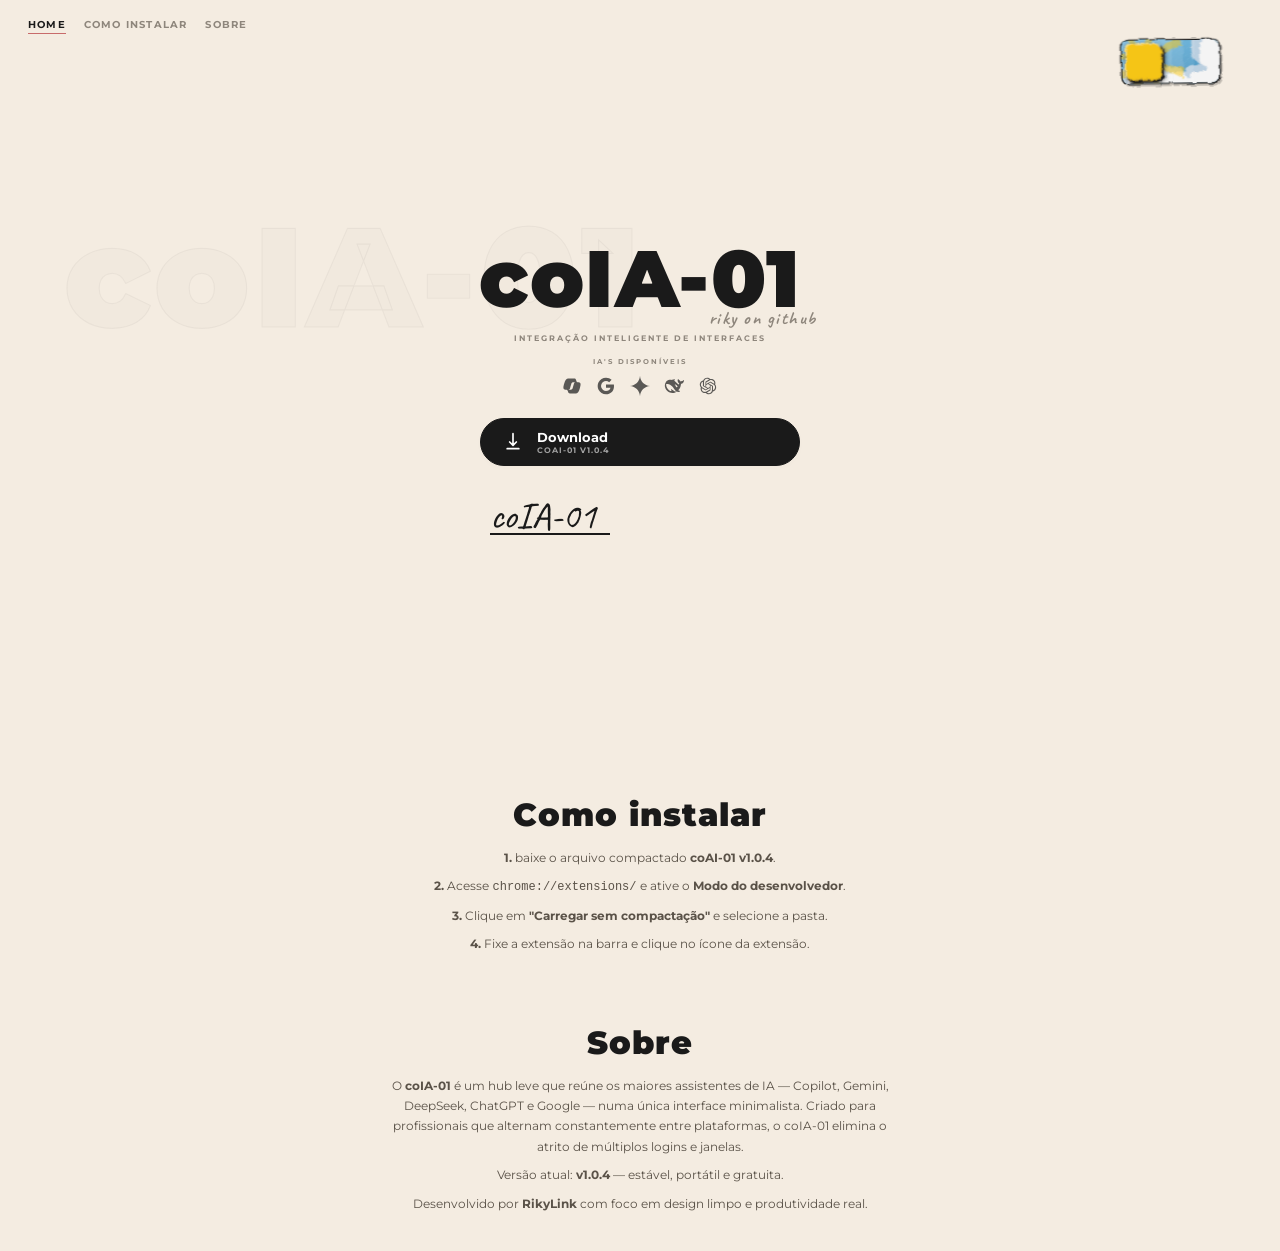
==== commit f0755773: "adicionado como instalar e o sobre" ====
--- a/index.html
+++ b/index.html
@@ -10,6 +10,12 @@
   <link rel="stylesheet" href="style.css">
 </head>
 <body>
+  <nav class="top-nav">
+    <a href="#hub" class="nav-link active">Home</a>
+    <a href="#install" class="nav-link">Como instalar</a>
+    <a href="#about" class="nav-link">Sobre</a>
+  </nav>
+
   <div id="status-overlay"></div>
 
   <!-- SVG FILTERS FOR THEME SWITCH -->
@@ -71,7 +77,10 @@
 
     <div class="hub-container">
       <div class="hub-header">
-        <h1 class="main-title">coIA-01</h1>
+        <h1 class="main-title">
+          coIA-01
+          <a class="title-signature" href="https://github.com" target="_blank" rel="noopener">riky on github</a>
+        </h1>
         <div class="hub-subtitle">INTEGRAÇÃO INTELIGENTE DE INTERFACES</div>
         <div class="ai-available">
           <span>IA's disponíveis</span>
@@ -107,9 +116,42 @@
         <div class="signature-line"></div>
       </div>
     </div>
+  </div>
 
-    <a class="bottom-left-signature" href="https://github.com" target="_blank" rel="noopener">riky on github</a>
-  </div>
+  <!-- SECTION: COMO INSTALAR -->
+  <section id="install">
+    <div class="section-content">
+      <h2 class="section-title">Como instalar</h2>
+      <p class="section-text">
+        <strong>1.</strong> baixe o arquivo compactado <strong>coAI-01 v1.0.4</strong>.
+      </p>
+      <p class="section-text">
+        <strong>2.</strong> Acesse <code>chrome://extensions/</code> e ative o <strong>Modo do desenvolvedor</strong>.
+      </p>
+      <p class="section-text">
+        <strong>3.</strong> Clique em <strong>"Carregar sem compactação"</strong> e selecione a pasta.
+      </p>
+      <p class="section-text">
+        <strong>4.</strong> Fixe a extensão na barra e clique no ícone da extensão.
+      </p>
+    </div>
+  </section>
+
+  <!-- SECTION: SOBRE -->
+  <section id="about">
+    <div class="section-content">
+      <h2 class="section-title">Sobre</h2>
+      <p class="section-text">
+        O <strong>coIA-01</strong> é um hub leve que reúne os maiores assistentes de IA — Copilot, Gemini, DeepSeek, ChatGPT e Google — numa única interface minimalista. Criado para profissionais que alternam constantemente entre plataformas, o coIA-01 elimina o atrito de múltiplos logins e janelas.
+      </p>
+      <p class="section-text">
+        Versão atual: <strong>v1.0.4</strong> — estável, portátil e gratuita.
+      </p>
+      <p class="section-text">
+        Desenvolvido por <strong>RikyLink</strong> com foco em design limpo e produtividade real.
+      </p>
+    </div>
+  </section>
 
   <script src="script.js"></script>
 </body>
--- a/style.css
+++ b/style.css
@@ -1,9 +1,11 @@
 body, html {
   margin: 0;
   padding: 0;
-  height: 100%;
+  min-height: 100vh;
   width: 100%;
-  overflow: hidden;
+  overflow-x: hidden;
+  overflow-y: auto;
+  scroll-behavior: smooth;
   background: #F4ECE1;
 }
 
@@ -34,6 +36,84 @@
   transform: translateX(-50%) translateY(5px);
 }
 
+/* ---- TOP NAVIGATION ---- */
+.top-nav {
+  position: fixed;
+  top: 18px;
+  left: 28px;
+  z-index: 9997;
+  display: flex;
+  gap: 18px;
+}
+
+.nav-link {
+  font-family: 'Montserrat', sans-serif;
+  font-size: 10px;
+  font-weight: 700;
+  letter-spacing: 1.2px;
+  text-transform: uppercase;
+  color: #8E867C;
+  text-decoration: none;
+  position: relative;
+  padding-bottom: 3px;
+  transition: color 0.25s ease;
+}
+
+.nav-link::after {
+  content: '';
+  position: absolute;
+  bottom: 0;
+  left: 0;
+  width: 0%;
+  height: 1.5px;
+  background: #C86B6B;
+  transition: width 0.3s ease;
+}
+
+.nav-link:hover,
+.nav-link.active {
+  color: #1A1A1A;
+}
+
+.nav-link:hover::after,
+.nav-link.active::after {
+  width: 100%;
+}
+
+/* ---- SECTIONS ---- */
+#install,
+#about {
+  min-height: auto;           /* removida a altura mínima de 60vh */
+  display: flex;
+  align-items: center;
+  justify-content: center;
+  padding: 30px 20px;         /* reduzido de 60px para 30px */
+  box-sizing: border-box;
+}
+
+.section-content {
+  max-width: 520px;
+  text-align: center;
+}
+
+.section-title {
+  font-family: 'Montserrat', sans-serif;
+  font-size: 32px;
+  font-weight: 900;
+  color: #1A1A1A;
+  margin: 0 0 14px 0;         /* reduzido de 18px */
+  letter-spacing: 1px;
+}
+
+.section-text {
+  font-family: 'Montserrat', sans-serif;
+  font-size: 12px;
+  font-weight: 400;
+  line-height: 1.7;
+  color: #5A5248;
+  margin: 0 0 8px 0;          /* reduzido de 12px */
+}
+
 /* ---- HUB ---- */
 #hub {
   position: relative;
@@ -41,14 +121,9 @@
   flex-direction: column;
   align-items: center;
   justify-content: center;
-  height: 100%;
-  padding: 30px 20px;
+  min-height: 85vh;            /* reduzido de 100vh para mostrar a seção seguinte */
+  padding: 20px 20px;          /* reduzido de 30px */
   box-sizing: border-box;
-  background: #F4ECE1;
-  background-image: 
-    linear-gradient(135deg, rgba(255,255,255,0.45) 0%, transparent 50%),
-    linear-gradient(225deg, rgba(0,0,0,0.02) 0%, transparent 50%),
-    radial-gradient(circle at 50% 50%, #FAF7F2 0%, #E9E1D5 100%);
 }
 
 .hub-container {
@@ -79,7 +154,7 @@
 
 .hub-header {
   text-align: center;
-  margin-bottom: 28px;
+  margin-bottom: 22px;         /* reduzido de 28px */
 }
 
 .hub-header .main-title {
@@ -90,6 +165,27 @@
   letter-spacing: 1.5px;
   color: #1A1A1A;
   white-space: nowrap;
+  position: relative;
+  position: relative;
+}
+
+.title-signature {
+  position: absolute;
+  bottom: 0;
+  right: 0;
+  font-family: 'Caveat', cursive;
+  font-size: 18px;
+  color: #8E867C;
+  text-decoration: none;
+  white-space: nowrap;
+  line-height: 1;
+  transition: color 0.3s ease, transform 0.3s ease;
+  right: -5%;
+}
+
+.title-signature:hover {
+  color: #C86B6B;
+  transform: scale(1.05);
 }
 
 .hub-subtitle {
@@ -103,6 +199,10 @@
 }
 
 .ai-available {
+  margin-top: 10px;            /* reduzido de 14px */
+}
+
+.ai-available {
   margin-top: 14px;
   display: flex;
   flex-direction: column;
@@ -132,7 +232,6 @@
   opacity: 0.7;
   transition: opacity 0.2s ease, transform 0.2s ease;
 }
-
 
 .hub-grid {
   display: flex;
@@ -233,51 +332,18 @@
   margin-top: 2px;
 }
 
-.bottom-left-signature {
-  position: absolute;
-  bottom: 25px;
-  left: 25px;
-  font-family: 'Caveat', cursive;
-  font-size: 16px;
-  color: #8E867C;
-  user-select: none;
-  cursor: pointer;
-  transition: color 0.3s ease, transform 0.3s ease;
-  text-decoration: none;
-}
-
-.bottom-left-signature:hover {
-  color: #C86B6B;
-  transform: scale(1.05);
-}
-
-.bottom-left-signature::after {
-  content: '';
-  position: absolute;
-  bottom: -2px;
-  left: 0;
-  width: 0%;
-  height: 1px;
-  background: #C86B6B;
-  transition: width 0.3s ease;
-}
-
-.bottom-left-signature:hover::after {
-  width: 100%;
-}
-
 /* ---- THEME SWITCH WRAPPER ---- */
 .theme-switch-wrapper {
   position: fixed;
   top: 20px;
   right: 20px;
   z-index: 9998;
-  transform: scale(0.9);
+  transform: scale(0.54);
   transition: transform 0.3s ease;
 }
 
 .theme-switch-wrapper:hover {
-  transform: scale(1);
+  transform: scale(0.6);
 }
 
 /* From Uiverse.io by mamyapro123 */ 
@@ -847,14 +913,6 @@
   background: #1a1a2e;
 }
 
-body.dark-mode #hub {
-  background: #1a1a2e;
-  background-image: 
-    linear-gradient(135deg, rgba(255,255,255,0.02) 0%, transparent 50%),
-    linear-gradient(225deg, rgba(255,255,255,0.03) 0%, transparent 50%),
-    radial-gradient(circle at 50% 50%, #2a2a4a 0%, #1a1a2e 100%);
-}
-
 body.dark-mode .bg-outline-text {
   color: rgba(255, 255, 255, 0.01);
   -webkit-text-stroke: 1.2px rgba(255, 255, 255, 0.04);
@@ -910,11 +968,31 @@
   background: #f4ece1;
 }
 
-body.dark-mode .bottom-left-signature {
+body.dark-mode .title-signature {
   color: #a09888;
 }
 
 body.dark-mode #status-overlay {
   background: #f4ece1;
   color: #1a1a1a;
-}+}
+
+body.dark-mode .top-nav .nav-link {
+  color: #a09888;
+}
+
+body.dark-mode .top-nav .nav-link:hover,
+body.dark-mode .top-nav .nav-link.active {
+  color: #f4ece1;
+}
+
+  margin-bottom: 20px;         /* reduzido de 30px */
+}
+
+.hub-card {
+}
+
+
+/* ---- DARK MODE ---- */
+body.dark-mode {
+}
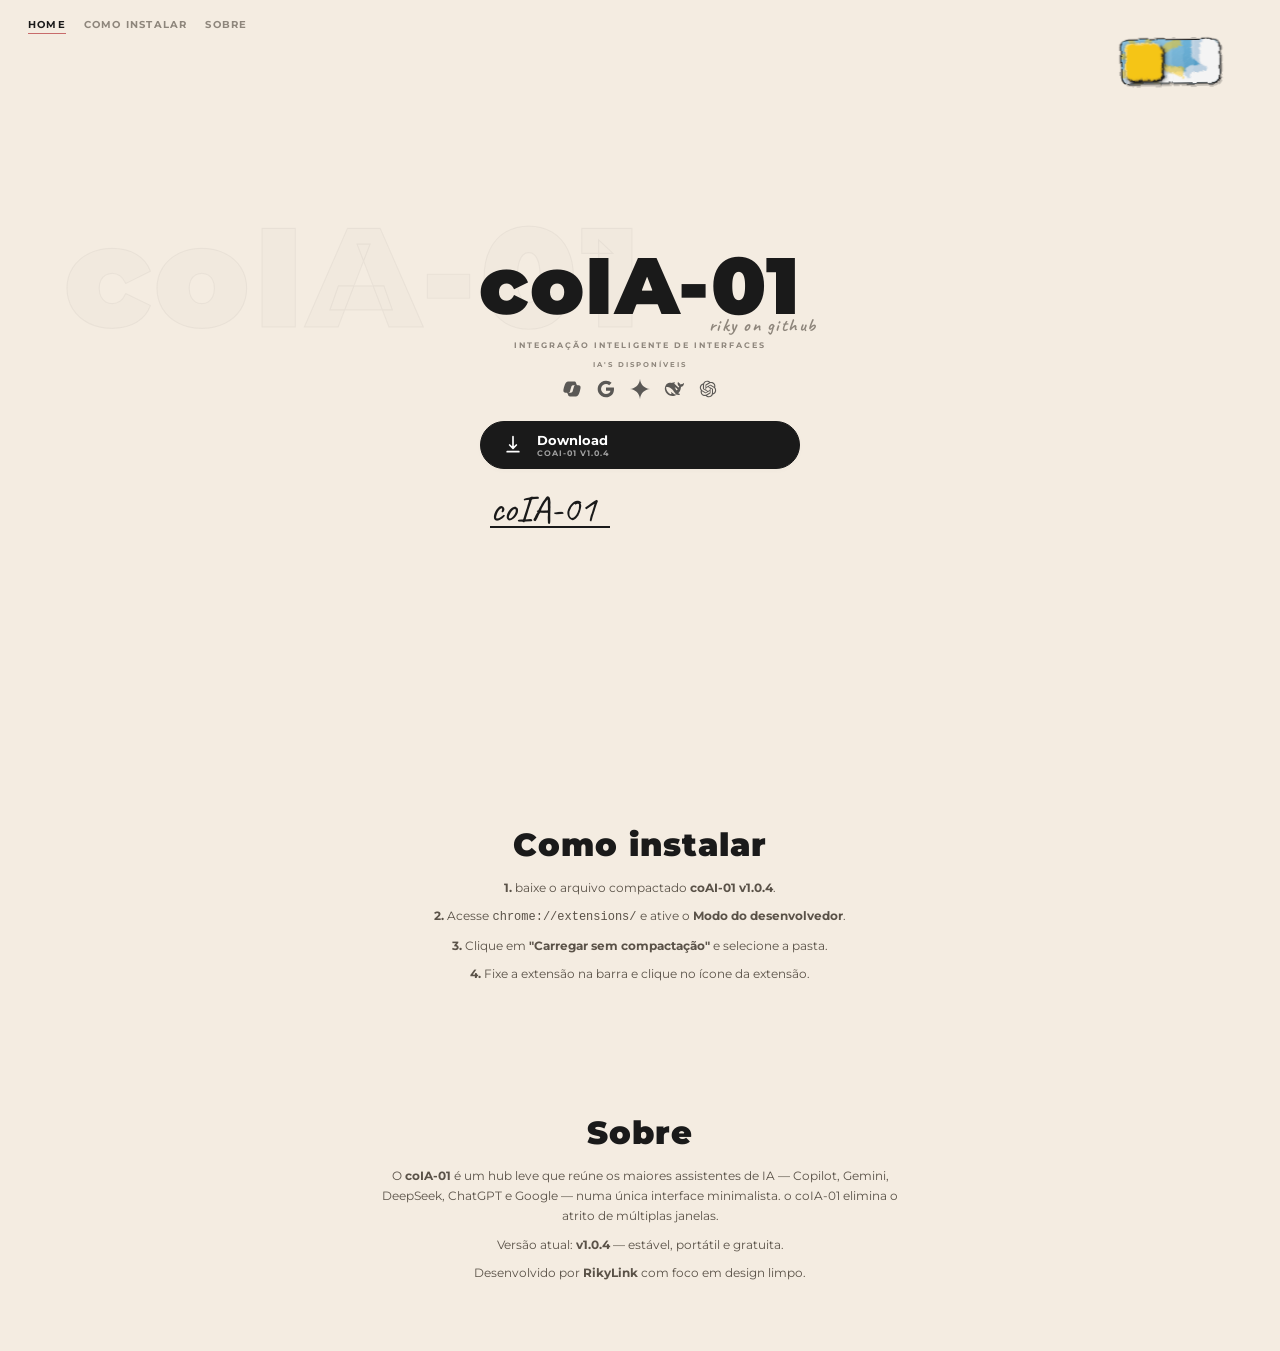
==== commit a09f281f: "ajustado texto do sobre" ====
--- a/index.html
+++ b/index.html
@@ -142,13 +142,13 @@
     <div class="section-content">
       <h2 class="section-title">Sobre</h2>
       <p class="section-text">
-        O <strong>coIA-01</strong> é um hub leve que reúne os maiores assistentes de IA — Copilot, Gemini, DeepSeek, ChatGPT e Google — numa única interface minimalista. Criado para profissionais que alternam constantemente entre plataformas, o coIA-01 elimina o atrito de múltiplos logins e janelas.
+        O <strong>coIA-01</strong> é um hub leve que reúne os maiores assistentes de IA — Copilot, Gemini, DeepSeek, ChatGPT e Google — numa única interface minimalista. o coIA-01 elimina o atrito de múltiplas janelas.
       </p>
       <p class="section-text">
         Versão atual: <strong>v1.0.4</strong> — estável, portátil e gratuita.
       </p>
       <p class="section-text">
-        Desenvolvido por <strong>RikyLink</strong> com foco em design limpo e produtividade real.
+        Desenvolvido por <strong>RikyLink</strong> com foco em design limpo.
       </p>
     </div>
   </section>
--- a/style.css
+++ b/style.css
@@ -83,11 +83,11 @@
 /* ---- SECTIONS ---- */
 #install,
 #about {
-  min-height: auto;           /* removida a altura mínima de 60vh */
+  min-height: auto;
   display: flex;
   align-items: center;
   justify-content: center;
-  padding: 30px 20px;         /* reduzido de 60px para 30px */
+  padding: 60px 20px;
   box-sizing: border-box;
 }
 
@@ -101,7 +101,7 @@
   font-size: 32px;
   font-weight: 900;
   color: #1A1A1A;
-  margin: 0 0 14px 0;         /* reduzido de 18px */
+  margin: 0 0 14px 0;
   letter-spacing: 1px;
 }
 
@@ -111,7 +111,7 @@
   font-weight: 400;
   line-height: 1.7;
   color: #5A5248;
-  margin: 0 0 8px 0;          /* reduzido de 12px */
+  margin: 0 0 8px 0;
 }
 
 /* ---- HUB ---- */
@@ -121,8 +121,8 @@
   flex-direction: column;
   align-items: center;
   justify-content: center;
-  min-height: 85vh;            /* reduzido de 100vh para mostrar a seção seguinte */
-  padding: 20px 20px;          /* reduzido de 30px */
+  min-height: 85vh;
+  padding: 20px 20px;
   box-sizing: border-box;
 }
 
@@ -154,7 +154,7 @@
 
 .hub-header {
   text-align: center;
-  margin-bottom: 22px;         /* reduzido de 28px */
+  margin-bottom: 22px;
 }
 
 .hub-header .main-title {
@@ -165,7 +165,6 @@
   letter-spacing: 1.5px;
   color: #1A1A1A;
   white-space: nowrap;
-  position: relative;
   position: relative;
 }
 
@@ -199,11 +198,7 @@
 }
 
 .ai-available {
-  margin-top: 10px;            /* reduzido de 14px */
-}
-
-.ai-available {
-  margin-top: 14px;
+  margin-top: 10px;
   display: flex;
   flex-direction: column;
   align-items: center;
@@ -238,7 +233,7 @@
   flex-direction: column;
   gap: 12px;
   width: 100%;
-  margin-bottom: 30px;
+  margin-bottom: 20px;
 }
 
 .hub-card {
@@ -910,7 +905,7 @@
 
 /* ---- DARK MODE ---- */
 body.dark-mode {
-  background: #1a1a2e;
+  background: #1e1e2e;
 }
 
 body.dark-mode .bg-outline-text {
@@ -919,25 +914,25 @@
 }
 
 body.dark-mode .hub-header .main-title {
-  color: #f4ece1;
+  color: #cdd6f4;
 }
 
 body.dark-mode .hub-subtitle {
-  color: #a09888;
+  color: #a6adc8;
 }
 
 body.dark-mode .ai-available span {
-  color: #a09888;
+  color: #a6adc8;
 }
 
 body.dark-mode .ai-icons svg {
-  fill: #f4ece1;
+  fill: #cdd6f4;
 }
 
 body.dark-mode .hub-card {
-  background: #2a2a3e;
-  border-color: #f4ece1;
-  color: #f4ece1;
+  background: #313244;
+  border-color: #7f849c;
+  color: #cdd6f4;
   box-shadow: 0 2px 5px rgba(0,0,0,0.1);
 }
 
@@ -947,52 +942,79 @@
 }
 
 body.dark-mode .hub-card:first-child .card-desc {
-  color: #5a5a5a;
+  color: #45475a;
+}
+
+body.dark-mode .hub-card:first-child {
+  background: #cba6f7;
+  border-color: #cba6f7;
+  color: #1e1e2e;
+}
+
+body.dark-mode .hub-card:first-child .card-desc {
+  color: #45475a;
 }
 
 body.dark-mode .hub-card:hover {
-  background: #C86B6B;
-  border-color: #C86B6B;
-  color: #FFFFFF;
+  background: #f5c2e7;
+  border-color: #f5c2e7;
+  color: #1e1e2e;
+  box-shadow: 0 6px 15px rgba(245, 194, 231, 0.25);
+}
+
+body.dark-mode .hub-card:hover .card-desc {
+  color: #45475a;
 }
 
 body.dark-mode .card-desc {
-  color: #a09888;
+  color: #a6adc8;
 }
 
 body.dark-mode .signature-text {
-  color: #f4ece1;
+  color: #cdd6f4;
 }
 
 body.dark-mode .signature-line {
-  background: #f4ece1;
+  background: #cdd6f4;
 }
 
 body.dark-mode .title-signature {
-  color: #a09888;
+  color: #a6adc8;
 }
 
 body.dark-mode #status-overlay {
-  background: #f4ece1;
-  color: #1a1a1a;
+  background: #cdd6f4;
+  color: #1e1e2e;
 }
 
 body.dark-mode .top-nav .nav-link {
-  color: #a09888;
+  color: #a6adc8;
 }
 
 body.dark-mode .top-nav .nav-link:hover,
 body.dark-mode .top-nav .nav-link.active {
-  color: #f4ece1;
-}
-
-  margin-bottom: 20px;         /* reduzido de 30px */
-}
-
-.hub-card {
-}
-
-
-/* ---- DARK MODE ---- */
-body.dark-mode {
-}
+  color: #cdd6f4;
+}
+
+body.dark-mode .nav-link::after {
+  background: #cba6f7;
+}
+
+body.dark-mode .section-title {
+  color: #cdd6f4;
+}
+
+body.dark-mode .section-text {
+  color: #a6adc8;
+}
+
+body.dark-mode .section-text strong {
+  color: #cdd6f4;
+}
+
+body.dark-mode code {
+  background: #313244;
+  color: #f5c2e7;
+  padding: 2px 6px;
+  border-radius: 4px;
+}
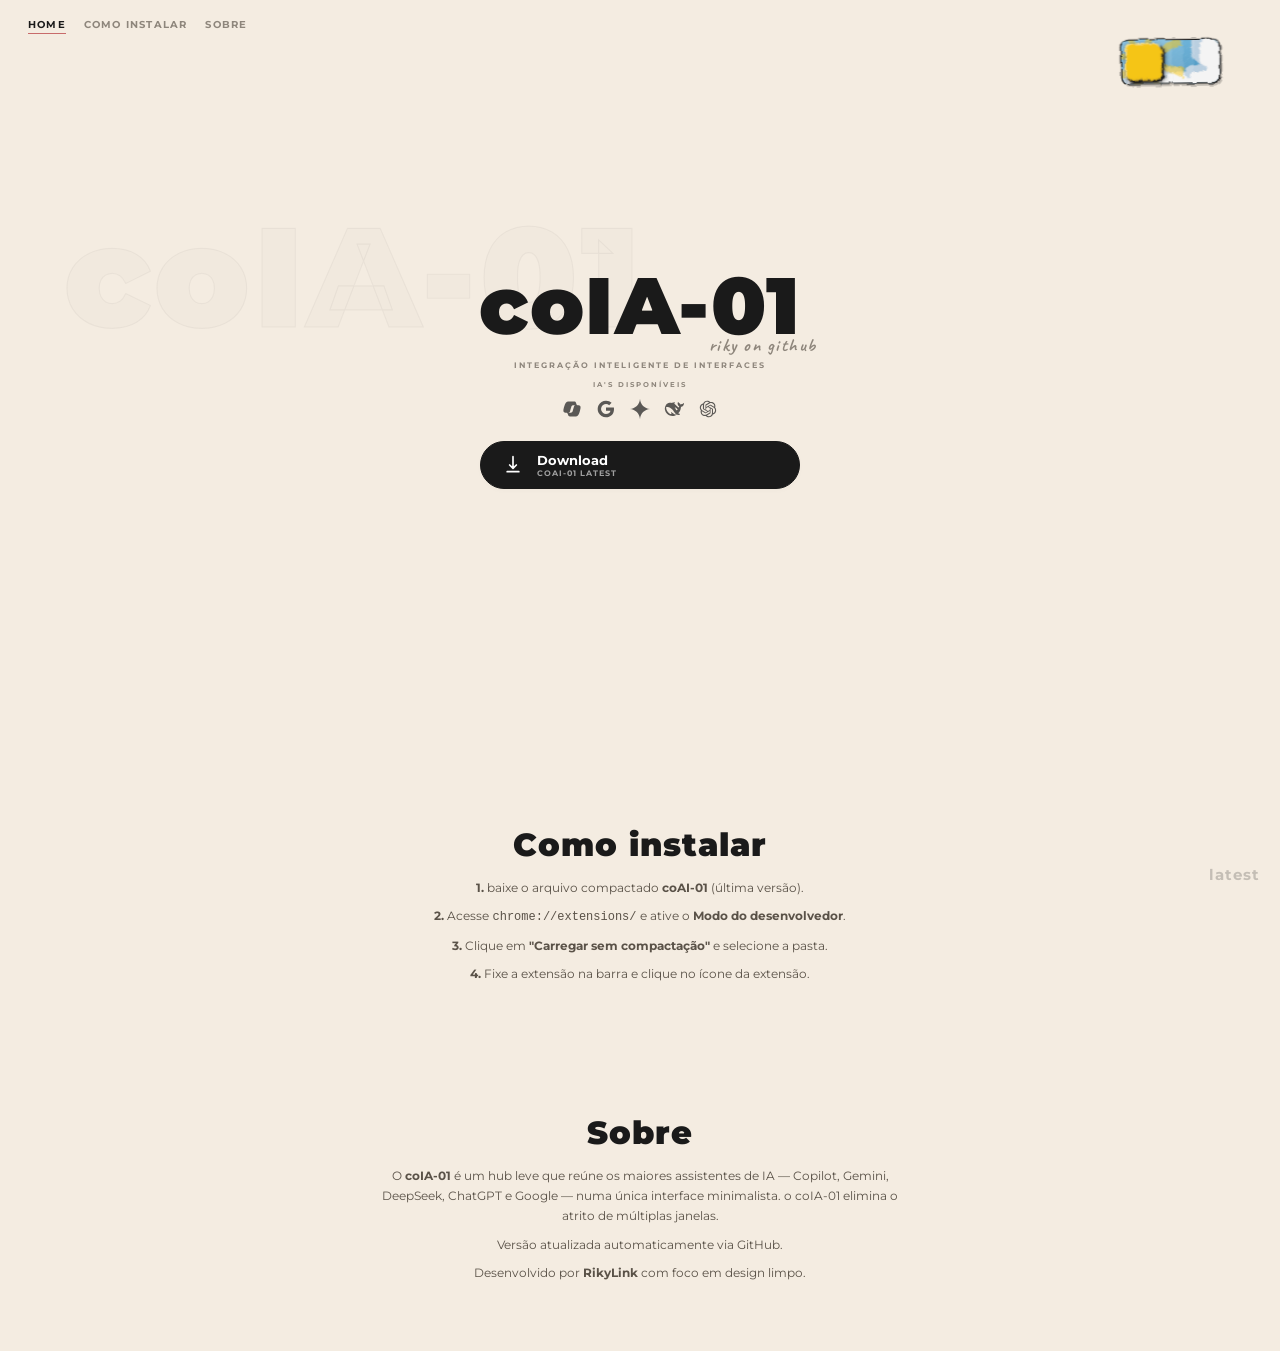
==== commit f3889f50: "adicionado atualização automatica de versão" ====
--- a/index.html
+++ b/index.html
@@ -8,6 +8,7 @@
   <link rel="preconnect" href="https://fonts.gstatic.com" crossorigin>
   <link href="https://fonts.googleapis.com/css2?family=Caveat:wght@700&family=Montserrat:wght@400;700;900&display=swap" rel="stylesheet">
   <link rel="stylesheet" href="style.css">
+  <link rel="icon" type="image/png" href="coAI.png">
 </head>
 <body>
   <nav class="top-nav">
@@ -71,6 +72,9 @@
     </label>
   </div>
   
+  <!-- VERSION BADGE (canto inferior direito) -->
+  <div id="version-badge">v...</div>
+
   <!-- HUB DE SELEÇÃO -->
   <div id="hub">
     <div class="bg-outline-text">coIA-01</div>
@@ -79,7 +83,7 @@
       <div class="hub-header">
         <h1 class="main-title">
           coIA-01
-          <a class="title-signature" href="https://github.com" target="_blank" rel="noopener">riky on github</a>
+          <a class="title-signature" href="https://github.com/RikyLink" target="_blank" rel="noopener">riky on github</a>
         </h1>
         <div class="hub-subtitle">INTEGRAÇÃO INTELIGENTE DE INTERFACES</div>
         <div class="ai-available">
@@ -100,20 +104,15 @@
       </div>
 
       <div class="hub-grid">
-        <button class="hub-card" data-url="https://github.com/RikyLink/coAI-01/releases/download/v1.0.4/coAI-01.7z" data-name="Download coAI-01" data-download="true">
+        <button class="hub-card" data-download="true" data-name="coAI-01" data-url="https://github.com/RikyLink/coAI-01/releases/latest/download/coAI-01.7z">
           <span class="card-icon">
             <svg xmlns="http://www.w3.org/2000/svg" viewBox="0 0 24 24" fill="currentColor"><path d="M12 2C12 2 12 2 12 2C12 2 12 2 12 2M12 2L12 16M12 16L8 12M12 16L16 12M5 20H19" stroke="currentColor" stroke-width="2" fill="none" stroke-linecap="round" stroke-linejoin="round"/></svg>
           </span>
           <div class="card-info">
             <span class="card-name">Download</span>
-            <span class="card-desc">coAI-01 v1.0.4</span>
+            <span class="card-desc" id="version-desc">Carregando...</span>
           </div>
         </button>
-      </div>
-
-      <div class="signature-section">
-        <div class="signature-text">coIA-01</div>
-        <div class="signature-line"></div>
       </div>
     </div>
   </div>
@@ -123,7 +122,7 @@
     <div class="section-content">
       <h2 class="section-title">Como instalar</h2>
       <p class="section-text">
-        <strong>1.</strong> baixe o arquivo compactado <strong>coAI-01 v1.0.4</strong>.
+        <strong>1.</strong> baixe o arquivo compactado <strong>coAI-01</strong> (última versão).
       </p>
       <p class="section-text">
         <strong>2.</strong> Acesse <code>chrome://extensions/</code> e ative o <strong>Modo do desenvolvedor</strong>.
@@ -145,7 +144,7 @@
         O <strong>coIA-01</strong> é um hub leve que reúne os maiores assistentes de IA — Copilot, Gemini, DeepSeek, ChatGPT e Google — numa única interface minimalista. o coIA-01 elimina o atrito de múltiplas janelas.
       </p>
       <p class="section-text">
-        Versão atual: <strong>v1.0.4</strong> — estável, portátil e gratuita.
+        Versão atualizada automaticamente via GitHub.
       </p>
       <p class="section-text">
         Desenvolvido por <strong>RikyLink</strong> com foco em design limpo.
@@ -155,4 +154,4 @@
 
   <script src="script.js"></script>
 </body>
-</html>+</html>
--- a/style.css
+++ b/style.css
@@ -9,7 +9,6 @@
   background: #F4ECE1;
 }
 
-/* ---- STATUS OVERLAY ---- */
 #status-overlay {
   position: fixed;
   top: 15px;
@@ -966,16 +965,45 @@
   color: #45475a;
 }
 
+/* ---- VERSION BADGE ---- */
+#version-badge {
+  position: fixed;
+  bottom: 16px;
+  right: 20px;
+  z-index: 9996;
+  font-family: 'Montserrat', sans-serif;
+  font-size: 15px;
+  font-weight: 700;
+  letter-spacing: 1px;
+  color: rgba(26, 26, 26, 0.22);
+  pointer-events: none;
+  user-select: none;
+  transition: color 0.3s ease, opacity 0.3s ease;
+}
+
+#version-badge:hover {
+  color: rgba(26, 26, 26, 0.5);
+}
+
+body.dark-mode #version-badge {
+  color: rgba(205, 214, 244, 0.2);
+}
+
+body.dark-mode #version-badge:hover {
+  color: rgba(205, 214, 244, 0.5);
+}
+
+/* Ajuste para mobile: evitar sobreposição com a assinatura */
+@media (max-width: 480px) {
+  #version-badge {
+    bottom: 10px;
+    right: 12px;
+    font-size: 13.5px;
+  }
+}
+
 body.dark-mode .card-desc {
   color: #a6adc8;
-}
-
-body.dark-mode .signature-text {
-  color: #cdd6f4;
-}
-
-body.dark-mode .signature-line {
-  background: #cdd6f4;
 }
 
 body.dark-mode .title-signature {
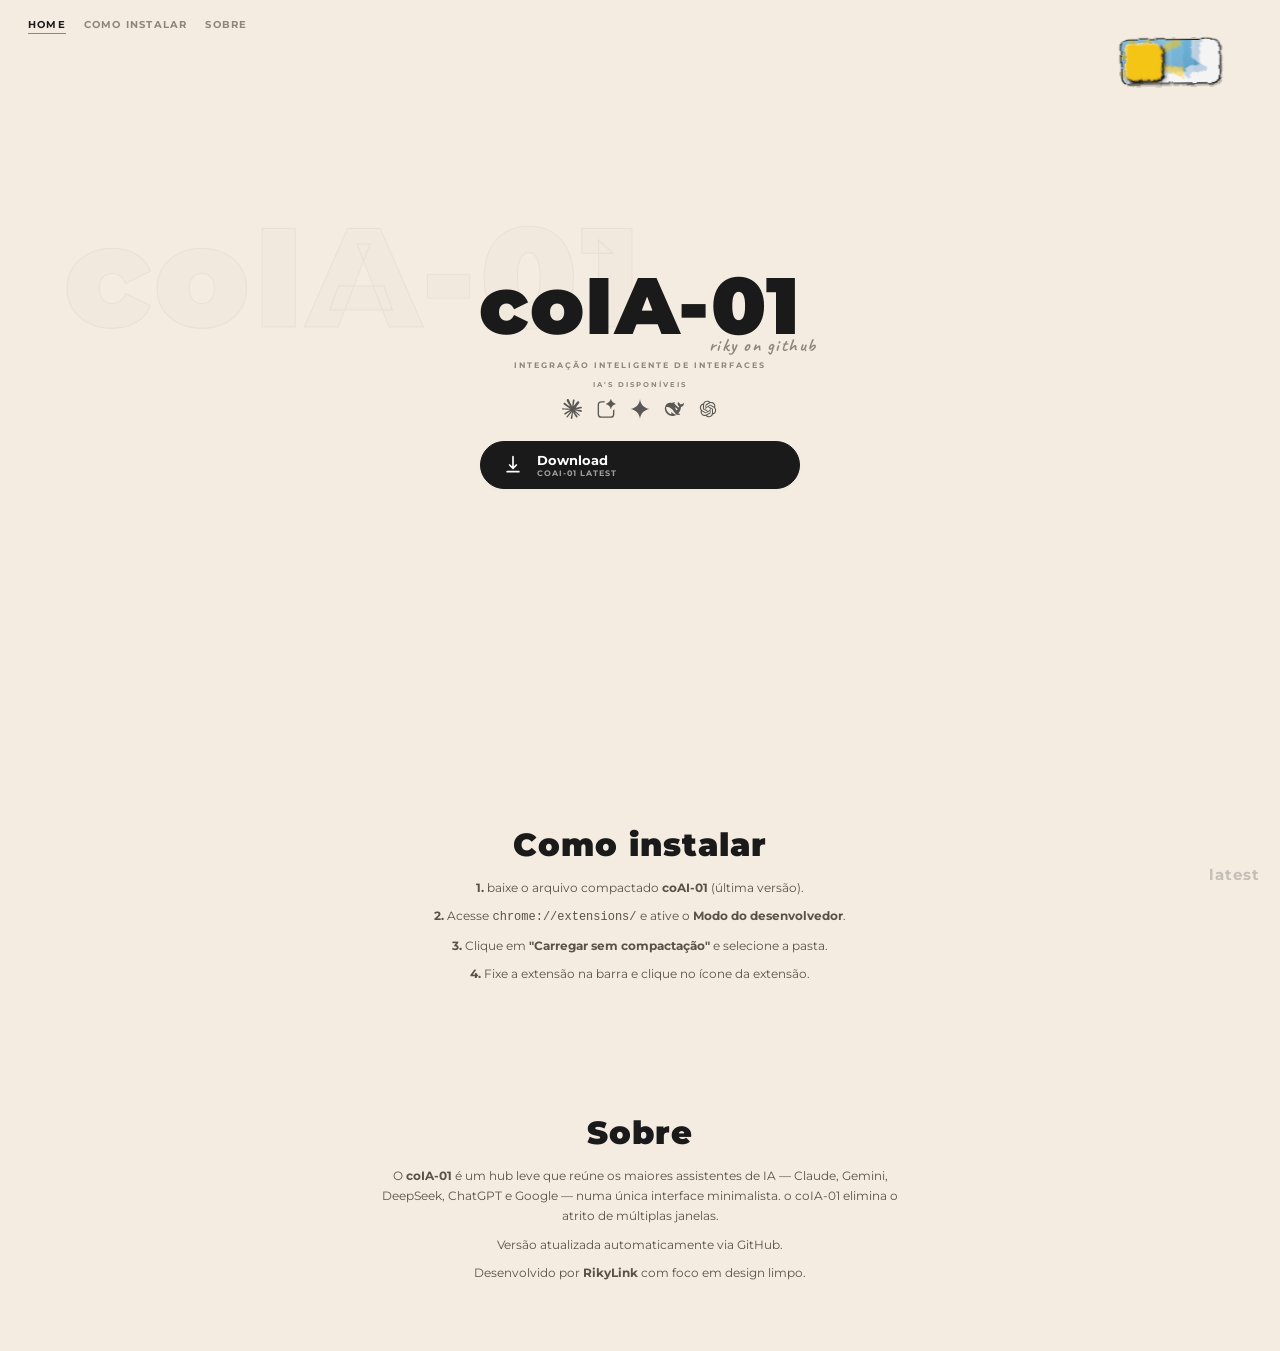
==== commit 4e30aebc: "alterado o favicon e adicionado claude" ====
--- a/index.html
+++ b/index.html
@@ -89,16 +89,26 @@
         <div class="ai-available">
           <span>IA's disponíveis</span>
           <div class="ai-icons">
-            <!-- Microsoft Copilot -->
-            <svg xmlns="http://www.w3.org/2000/svg" viewBox="0 0 24 24" fill="currentColor"><path d="M14.8647 3.0625C15.7217 3.06258 16.4834 3.60732 16.7612 4.41797L17.3628 6.17578C17.6318 6.96124 18.356 7.4955 19.1801 7.52832H19.7329C19.7597 7.52832 19.7866 7.53082 19.813 7.53125H19.8862L19.8813 7.5332C23.5529 7.64689 22.2416 12.0268 21.2368 15.3145C20.3774 18.126 19.0883 20.9375 16.9399 20.9375H9.36081C8.50019 20.9375 7.73536 20.3887 7.46041 19.5732L6.87448 17.834C6.60202 17.0255 5.84813 16.4791 4.99655 16.4697H4.26608C0.412106 16.4697 1.74407 12.0161 2.76217 8.68555C3.62153 5.8743 4.91067 3.06258 7.05905 3.0625H14.8647ZM13.2456 7.53125C12.4333 7.53132 11.7104 8.02053 11.3999 8.75586C10.7292 11.0285 10.0089 13.5016 9.57077 15.0195C9.32486 15.8712 8.55007 16.4585 7.66549 16.4688H10.7426C11.6051 16.4688 12.3656 15.9175 12.6401 15.1064C13.299 12.8717 13.9999 10.4671 14.4292 8.97949C14.6706 8.14295 15.4217 7.56162 16.2866 7.53125H13.2456Z"></path></svg>
+            <!-- Claude -->
+            <span class="ai-icon-wrapper" data-tooltip="Claude">
+              <svg role="img" viewBox="0 0 24 24" xmlns="http://www.w3.org/2000/svg" fill="currentColor"><path d="m4.7144 15.9555 4.7174-2.6471.079-.2307-.079-.1275h-.2307l-.7893-.0486-2.6956-.0729-2.3375-.0971-2.2646-.1214-.5707-.1215-.5343-.7042.0546-.3522.4797-.3218.686.0608 1.5179.1032 2.2767.1578 1.6514.0972 2.4468.255h.3886l.0546-.1579-.1336-.0971-.1032-.0972L6.973 9.8356l-2.55-1.6879-1.3356-.9714-.7225-.4918-.3643-.4614-.1578-1.0078.6557-.7225.8803.0607.2246.0607.8925.686 1.9064 1.4754 2.4893 1.8336.3643.3035.1457-.1032.0182-.0728-.164-.2733-1.3539-2.4467-1.445-2.4893-.6435-1.032-.17-.6194c-.0607-.255-.1032-.4674-.1032-.7285L6.287.1335 6.6997 0l.9957.1336.419.3642.6192 1.4147 1.0018 2.2282 1.5543 3.0296.4553.8985.2429.8318.091.255h.1579v-.1457l.1275-1.706.2368-2.0947.2307-2.6957.0789-.7589.3764-.9107.7468-.4918.5828.2793.4797.686-.0668.4433-.2853 1.8517-.5586 2.9021-.3643 1.9429h.2125l.2429-.2429.9835-1.3053 1.6514-2.0643.7286-.8196.85-.9046.5464-.4311h1.0321l.759 1.1293-.34 1.1657-1.0625 1.3478-.8804 1.1414-1.2628 1.7-.7893 1.36.0729.1093.1882-.0183 2.8535-.607 1.5421-.2794 1.8396-.3157.8318.3886.091.3946-.3278.8075-1.967.4857-2.3072.4614-3.4364.8136-.0425.0304.0486.0607 1.5482.1457.6618.0364h1.621l3.0175.2247.7892.522.4736.6376-.079.4857-1.2142.6193-1.6393-.3886-3.825-.9107-1.3113-.3279h-.1822v.1093l1.0929 1.0686 2.0035 1.8092 2.5075 2.3314.1275.5768-.3218.4554-.34-.0486-2.2039-1.6575-.85-.7468-1.9246-1.621h-.1275v.17l.4432.6496 2.3436 3.5214.1214 1.0807-.17.3521-.6071.2125-.6679-.1214-1.3721-1.9246L14.38 17.959l-1.1414-1.9428-.1397.079-.674 7.2552-.3156.3703-.7286.2793-.6071-.4614-.3218-.7468.3218-1.4753.3886-1.9246.3157-1.53.2853-1.9004.17-.6314-.0121-.0425-.1397.0182-1.4328 1.9672-2.1796 2.9446-1.7243 1.8456-.4128.164-.7164-.3704.0667-.6618.4008-.5889 2.386-3.0357 1.4389-1.882.929-1.0868-.0062-.1579h-.0546l-6.3385 4.1164-1.1293.1457-.4857-.4554.0608-.7467.2307-.2429 1.9064-1.3114Z"/></svg>
+            </span>
             <!-- Google -->
-            <svg xmlns="http://www.w3.org/2000/svg" viewBox="0 0 24 24" fill="currentColor"><path d="M3.06364 7.50914C4.70909 4.24092 8.09084 2 12 2C14.6954 2 16.959 2.99095 18.6909 4.60455L15.8227 7.47274C14.7864 6.48185 13.4681 5.97727 12 5.97727C9.39542 5.97727 7.19084 7.73637 6.40455 10.1C6.2045 10.7 6.09086 11.3409 6.09086 12C6.09086 12.6591 6.2045 13.3 6.40455 13.9C7.19084 16.2636 9.39542 18.0227 12 18.0227C13.3454 18.0227 14.4909 17.6682 15.3864 17.0682C16.4454 16.3591 17.15 15.3 17.3818 14.05H12V10.1818H21.4181C21.5364 10.8363 21.6 11.5182 21.6 12.2273C21.6 15.2727 20.5091 17.8363 18.6181 19.5773C16.9636 21.1046 14.7 22 12 22C8.09084 22 4.70909 19.7591 3.06364 16.4909C2.38638 15.1409 2 13.6136 2 12C2 10.3864 2.38638 8.85911 3.06364 7.50914Z"></path></svg>
+            <span class="ai-icon-wrapper" data-tooltip="Google AI Studio">
+              <svg xmlns="http://www.w3.org/2000/svg" viewBox="0 0 24 24" fill="currentColor" fill-rule="evenodd"><path d="M9.921 4.196H6.328A2.705 2.705 0 003.623 6.9v11.362a2.705 2.705 0 002.705 2.705h11.363a2.705 2.705 0 002.705-2.705v-4.756l1.623-1.113v5.87a4.329 4.329 0 01-4.328 4.328H6.328A4.329 4.329 0 012 18.263V6.901a4.328 4.328 0 014.328-4.329h4.545l-.952 1.624z"/><path d="M17.82 0c.145 0 .268.104.299.246a7 7 0 001.9 3.484 7 7 0 003.485 1.901c.142.031.246.154.246.3a.308.308 0 01-.246.298A7 7 0 0020.02 8.13a7 7 0 00-1.912 3.535.297.297 0 01-.288.238.297.297 0 01-.288-.238A7 7 0 0015.62 8.13a7 7 0 00-3.535-1.912.297.297 0 01-.238-.288c0-.14.1-.26.238-.288A7 7 0 0015.62 3.73 7.001 7.001 0 0017.521.246.308.308 0 0117.82 0z"/></svg>
+            </span>
             <!-- Gemini -->
-            <svg xmlns="http://www.w3.org/2000/svg" viewBox="0 0 24 24" fill="currentColor"><path d="M23.9996 12.0235C17.5625 12.4117 12.4114 17.563 12.0232 24H11.9762C11.588 17.563 6.4369 12.4117 0 12.0235V11.9765C6.4369 11.5883 11.588 6.43719 11.9762 0H12.0232C12.4114 6.43719 17.5625 11.5883 23.9996 11.9765V12.0235Z"></path></svg>
+            <span class="ai-icon-wrapper" data-tooltip="Gemini">
+              <svg xmlns="http://www.w3.org/2000/svg" viewBox="0 0 24 24" fill="currentColor"><path d="M23.9996 12.0235C17.5625 12.4117 12.4114 17.563 12.0232 24H11.9762C11.588 17.563 6.4369 12.4117 0 12.0235V11.9765C6.4369 11.5883 11.588 6.43719 11.9762 0H12.0232C12.4114 6.43719 17.5625 11.5883 23.9996 11.9765V12.0235Z"></path></svg>
+            </span>
             <!-- DeepSeek -->
-            <svg xmlns="http://www.w3.org/2000/svg" viewBox="0 0 24 24" fill="currentColor"><path d="M23.7493 4.92674C23.5053 4.80721 23.4103 5.0349 23.2676 5.15064C23.2193 5.18858 23.1777 5.23791 23.137 5.28155C22.7804 5.66482 22.3643 5.91527 21.8215 5.88492C21.0261 5.84128 20.348 6.09173 19.7484 6.7027C19.6207 5.94942 19.197 5.49975 18.553 5.21135C18.2154 5.06146 17.8739 4.91156 17.6385 4.58522C17.473 4.35374 17.4285 4.0957 17.3452 3.84145C17.2932 3.68777 17.2403 3.53028 17.0644 3.50372C16.8733 3.47337 16.7986 3.63464 16.7239 3.76935C16.4232 4.31959 16.3077 4.92674 16.3182 5.54149C16.3446 6.92274 16.9263 8.0232 18.0801 8.80687C18.2116 8.89605 18.2456 8.98707 18.204 9.11802C18.1255 9.38741 18.0319 9.64931 17.9487 9.9187C17.8967 10.0914 17.8181 10.1293 17.6347 10.0534C17.0011 9.78784 16.4534 9.39508 15.9701 8.91878C15.1493 8.1219 14.4069 7.24157 13.481 6.55281C13.2634 6.39151 13.0469 6.24162 12.8217 6.09932C11.8769 5.1772 12.9457 4.42015 13.1925 4.33097C13.4516 4.23801 13.2823 3.91544 12.4463 3.91924C11.6112 3.92304 10.8461 4.20385 9.87196 4.57763C9.72921 4.63455 9.54598 4.73128 9.4256 4.70855C8.54132 4.54158 7.62304 4.50363 6.66308 4.61178C4.8567 4.8148 3.4135 5.67241 2.35237 7.13714C1.07845 8.89605 0.778651 10.8959 1.1456 12.9829C1.53147 15.1801 2.64839 17.0016 4.36587 18.4246C6.14576 19.8989 8.19617 20.6218 10.535 20.4832C11.9555 20.4016 13.5377 20.2101 15.3214 18.694C15.7715 18.9179 16.2434 19.0071 17.0275 19.0754C17.6309 19.1323 18.2116 19.0451 18.6617 18.952C19.3663 18.8022 19.3172 18.1476 19.0628 18.0261C16.9973 17.0604 17.4502 17.4532 17.0379 17.1363C18.0876 15.8879 19.6699 14.592 20.2884 10.395C20.3367 10.061 20.295 9.85235 20.2884 9.58102C20.2847 9.41782 20.3216 9.35331 20.5088 9.33437C21.0261 9.2755 21.5283 9.13318 21.9898 8.8771C23.3281 8.14278 23.8571 6.93799 23.9848 5.49216C24.0037 5.27207 23.981 5.04248 23.7493 4.92674ZM12.0983 17.937C10.0962 16.3565 9.12577 15.8366 8.72484 15.8594C8.35024 15.8802 8.41745 16.3109 8.49968 16.5918C8.58577 16.8688 8.6983 17.0604 8.85626 17.3033C8.96501 17.4645 9.03978 17.7055 8.7475 17.8838C8.10252 18.2861 6.98184 17.7492 6.92886 17.7226C5.62465 16.9523 4.5342 15.9333 3.76532 14.5407C3.02385 13.1993 2.59259 11.7611 2.52166 10.2261C2.50275 9.85419 2.61151 9.72324 2.97846 9.65689C3.46173 9.56771 3.96109 9.54877 4.44436 9.61891C6.48717 9.9187 8.22638 10.837 9.68379 12.2886C10.5161 13.1177 11.1459 14.1062 11.7947 15.072C12.4841 16.0985 13.2265 17.0756 14.1714 17.8762C14.5042 18.1571 14.7709 18.3715 15.0253 18.529C14.2575 18.6144 12.9749 18.6333 12.0983 17.937ZM13.0573 11.7383C13.0573 11.5732 13.1887 11.4423 13.3542 11.4423C13.3911 11.4423 13.4252 11.4499 13.4554 11.4613C13.4961 11.4764 13.5339 11.4992 13.5633 11.5333C13.6162 11.5846 13.6465 11.6605 13.6465 11.7383C13.6465 11.9034 13.515 12.0343 13.3504 12.0343C13.1849 12.0343 13.0573 11.9034 13.0573 11.7383ZM16.0373 13.2752C15.8463 13.353 15.6552 13.4213 15.4718 13.4288C15.1871 13.4421 14.8759 13.3264 14.7066 13.1841C14.4447 12.964 14.2575 12.8406 14.1779 12.4536C14.1448 12.2886 14.1638 12.0343 14.1931 11.8882C14.2612 11.5732 14.1855 11.3721 13.9652 11.1881C13.7846 11.0382 13.5566 10.9984 13.3051 10.9984C13.2114 10.9984 13.1253 10.9566 13.061 10.9224C12.9561 10.8693 12.87 10.7384 12.9523 10.5771C12.9787 10.5259 13.1065 10.3988 13.1367 10.376C13.4772 10.1806 13.8706 10.2451 14.2347 10.3912C14.5723 10.5296 14.8267 10.7839 15.1936 11.1425C15.5691 11.5771 15.6363 11.6985 15.8501 12.0229C16.0184 12.279 16.1726 12.5408 16.2775 12.8406C16.3409 13.0266 16.2586 13.1802 16.0373 13.2752Z"></path></svg>
+            <span class="ai-icon-wrapper" data-tooltip="DeepSeek">
+              <svg xmlns="http://www.w3.org/2000/svg" viewBox="0 0 24 24" fill="currentColor"><path d="M23.7493 4.92674C23.5053 4.80721 23.4103 5.0349 23.2676 5.15064C23.2193 5.18858 23.1777 5.23791 23.137 5.28155C22.7804 5.66482 22.3643 5.91527 21.8215 5.88492C21.0261 5.84128 20.348 6.09173 19.7484 6.7027C19.6207 5.94942 19.197 5.49975 18.553 5.21135C18.2154 5.06146 17.8739 4.91156 17.6385 4.58522C17.473 4.35374 17.4285 4.0957 17.3452 3.84145C17.2932 3.68777 17.2403 3.53028 17.0644 3.50372C16.8733 3.47337 16.7986 3.63464 16.7239 3.76935C16.4232 4.31959 16.3077 4.92674 16.3182 5.54149C16.3446 6.92274 16.9263 8.0232 18.0801 8.80687C18.2116 8.89605 18.2456 8.98707 18.204 9.11802C18.1255 9.38741 18.0319 9.64931 17.9487 9.9187C17.8967 10.0914 17.8181 10.1293 17.6347 10.0534C17.0011 9.78784 16.4534 9.39508 15.9701 8.91878C15.1493 8.1219 14.4069 7.24157 13.481 6.55281C13.2634 6.39151 13.0469 6.24162 12.8217 6.09932C11.8769 5.1772 12.9457 4.42015 13.1925 4.33097C13.4516 4.23801 13.2823 3.91544 12.4463 3.91924C11.6112 3.92304 10.8461 4.20385 9.87196 4.57763C9.72921 4.63455 9.54598 4.73128 9.4256 4.70855C8.54132 4.54158 7.62304 4.50363 6.66308 4.61178C4.8567 4.8148 3.4135 5.67241 2.35237 7.13714C1.07845 8.89605 0.778651 10.8959 1.1456 12.9829C1.53147 15.1801 2.64839 17.0016 4.36587 18.4246C6.14576 19.8989 8.19617 20.6218 10.535 20.4832C11.9555 20.4016 13.5377 20.2101 15.3214 18.694C15.7715 18.9179 16.2434 19.0071 17.0275 19.0754C17.6309 19.1323 18.2116 19.0451 18.6617 18.952C19.3663 18.8022 19.3172 18.1476 19.0628 18.0261C16.9973 17.0604 17.4502 17.4532 17.0379 17.1363C18.0876 15.8879 19.6699 14.592 20.2884 10.395C20.3367 10.061 20.295 9.85235 20.2884 9.58102C20.2847 9.41782 20.3216 9.35331 20.5088 9.33437C21.0261 9.2755 21.5283 9.13318 21.9898 8.8771C23.3281 8.14278 23.8571 6.93799 23.9848 5.49216C24.0037 5.27207 23.981 5.04248 23.7493 4.92674ZM12.0983 17.937C10.0962 16.3565 9.12577 15.8366 8.72484 15.8594C8.35024 15.8802 8.41745 16.3109 8.49968 16.5918C8.58577 16.8688 8.6983 17.0604 8.85626 17.3033C8.96501 17.4645 9.03978 17.7055 8.7475 17.8838C8.10252 18.2861 6.98184 17.7492 6.92886 17.7226C5.62465 16.9523 4.5342 15.9333 3.76532 14.5407C3.02385 13.1993 2.59259 11.7611 2.52166 10.2261C2.50275 9.85419 2.61151 9.72324 2.97846 9.65689C3.46173 9.56771 3.96109 9.54877 4.44436 9.61891C6.48717 9.9187 8.22638 10.837 9.68379 12.2886C10.5161 13.1177 11.1459 14.1062 11.7947 15.072C12.4841 16.0985 13.2265 17.0756 14.1714 17.8762C14.5042 18.1571 14.7709 18.3715 15.0253 18.529C14.2575 18.6144 12.9749 18.6333 12.0983 17.937ZM13.0573 11.7383C13.0573 11.5732 13.1887 11.4423 13.3542 11.4423C13.3911 11.4423 13.4252 11.4499 13.4554 11.4613C13.4961 11.4764 13.5339 11.4992 13.5633 11.5333C13.6162 11.5846 13.6465 11.6605 13.6465 11.7383C13.6465 11.9034 13.515 12.0343 13.3504 12.0343C13.1849 12.0343 13.0573 11.9034 13.0573 11.7383ZM16.0373 13.2752C15.8463 13.353 15.6552 13.4213 15.4718 13.4288C15.1871 13.4421 14.8759 13.3264 14.7066 13.1841C14.4447 12.964 14.2575 12.8406 14.1779 12.4536C14.1448 12.2886 14.1638 12.0343 14.1931 11.8882C14.2612 11.5732 14.1855 11.3721 13.9652 11.1881C13.7846 11.0382 13.5566 10.9984 13.3051 10.9984C13.2114 10.9984 13.1253 10.9566 13.061 10.9224C12.9561 10.8693 12.87 10.7384 12.9523 10.5771C12.9787 10.5259 13.1065 10.3988 13.1367 10.376C13.4772 10.1806 13.8706 10.2451 14.2347 10.3912C14.5723 10.5296 14.8267 10.7839 15.1936 11.1425C15.5691 11.5771 15.6363 11.6985 15.8501 12.0229C16.0184 12.279 16.1726 12.5408 16.2775 12.8406C16.3409 13.0266 16.2586 13.1802 16.0373 13.2752Z"></path></svg>
+            </span>
             <!-- OpenAI -->
-            <svg xmlns="http://www.w3.org/2000/svg" viewBox="0 0 24 24" fill="currentColor"><path d="M20.5624 10.1875C20.8124 9.5 20.8749 8.8125 20.8124 8.125C20.7499 7.4375 20.4999 6.75 20.1874 6.125C19.6249 5.1875 18.8124 4.4375 17.8749 4C16.8749 3.5625 15.8124 3.4375 14.7499 3.6875C14.2499 3.1875 13.6874 2.75 13.0624 2.4375C12.4374 2.125 11.6874 2 10.9999 2C9.9374 2 8.8749 2.3125 7.9999 2.9375C7.1249 3.5625 6.4999 4.4375 6.1874 5.4375C5.4374 5.625 4.8124 5.9375 4.1874 6.3125C3.6249 6.75 3.1874 7.3125 2.8124 7.875C2.24991 8.8125 2.06241 9.875 2.18741 10.9375C2.31241 12 2.7499 13 3.4374 13.8125C3.1874 14.5 3.1249 15.1875 3.1874 15.875C3.2499 16.5625 3.4999 17.25 3.8124 17.875C4.3749 18.8125 5.1874 19.5625 6.1249 20C7.1249 20.4375 8.1874 20.5625 9.2499 20.3125C9.7499 20.8125 10.3124 21.25 10.9374 21.5625C11.5624 21.875 12.3124 22 12.9999 22C14.0624 22 15.1249 21.6875 15.9999 21.0625C16.8749 20.4375 17.4999 19.5625 17.8124 18.5625C18.4999 18.4375 19.1874 18.125 19.7499 17.6875C20.3124 17.25 20.8124 16.75 21.1249 16.125C21.6874 15.1875 21.8749 14.125 21.7499 13.0625C21.6249 12 21.2499 11 20.5624 10.1875ZM13.0624 20.6875C12.0624 20.6875 11.3124 20.375 10.6249 19.8125C10.6249 19.8125 10.6874 19.75 10.7499 19.75L14.7499 17.4375C14.8749 17.375 14.9374 17.3125 14.9999 17.1875C15.0624 17.0625 15.0624 17 15.0624 16.875V11.25L16.7499 12.25V16.875C16.8124 19.0625 15.0624 20.6875 13.0624 20.6875ZM4.9999 17.25C4.5624 16.5 4.3749 15.625 4.5624 14.75C4.5624 14.75 4.6249 14.8125 4.6874 14.8125L8.6874 17.125C8.8124 17.1875 8.8749 17.1875 8.9999 17.1875C9.1249 17.1875 9.2499 17.1875 9.3124 17.125L14.1874 14.3125V16.25L10.1249 18.625C9.2499 19.125 8.2499 19.25 7.3124 19C6.3124 18.75 5.4999 18.125 4.9999 17.25ZM3.9374 8.5625C4.3749 7.8125 5.0624 7.25 5.8749 6.9375V7.0625V11.6875C5.8749 11.8125 5.8749 11.9375 5.9374 12C5.9999 12.125 6.0624 12.1875 6.1874 12.25L11.0624 15.0625L9.3749 16.0625L5.3749 13.75C4.4999 13.25 3.8749 12.4375 3.6249 11.5C3.3749 10.5625 3.4374 9.4375 3.9374 8.5625ZM17.7499 11.75L12.8749 8.9375L14.5624 7.9375L18.5624 10.25C19.1874 10.625 19.6874 11.125 19.9999 11.75C20.3124 12.375 20.4999 13.0625 20.4374 13.8125C20.3749 14.5 20.1249 15.1875 19.6874 15.75C19.2499 16.3125 18.6874 16.75 17.9999 17V12.25C17.9999 12.125 17.9999 12 17.9374 11.9375C17.9374 11.9375 17.8749 11.8125 17.7499 11.75ZM19.4374 9.25C19.4374 9.25 19.3749 9.1875 19.3124 9.1875L15.3124 6.875C15.1874 6.8125 15.1249 6.8125 14.9999 6.8125C14.8749 6.8125 14.7499 6.8125 14.6874 6.875L9.8124 9.6875V7.75L13.8749 5.375C14.4999 5 15.1874 4.875 15.9374 4.875C16.6249 4.875 17.3124 5.125 17.9374 5.5625C18.4999 6 18.9999 6.5625 19.2499 7.1875C19.4999 7.8125 19.5624 8.5625 19.4374 9.25ZM8.9374 12.75L7.2499 11.75V7.0625C7.2499 6.375 7.4374 5.625 7.8124 5.0625C8.1874 4.4375 8.7499 4 9.3749 3.6875C9.9999 3.375 10.7499 3.25 11.4374 3.375C12.1249 3.4375 12.8124 3.75 13.3749 4.1875C13.3749 4.1875 13.3124 4.25 13.2499 4.25L9.2499 6.5625C9.1249 6.625 9.0624 6.6875 8.9999 6.8125C8.9374 6.9375 8.9374 7 8.9374 7.125V12.75ZM9.8124 10.75L11.9999 9.5L14.1874 10.75V13.25L11.9999 14.5L9.8124 13.25V10.75Z"></path></svg>
+            <span class="ai-icon-wrapper" data-tooltip="OpenAI">
+              <svg xmlns="http://www.w3.org/2000/svg" viewBox="0 0 24 24" fill="currentColor"><path d="M20.5624 10.1875C20.8124 9.5 20.8749 8.8125 20.8124 8.125C20.7499 7.4375 20.4999 6.75 20.1874 6.125C19.6249 5.1875 18.8124 4.4375 17.8749 4C16.8749 3.5625 15.8124 3.4375 14.7499 3.6875C14.2499 3.1875 13.6874 2.75 13.0624 2.4375C12.4374 2.125 11.6874 2 10.9999 2C9.9374 2 8.8749 2.3125 7.9999 2.9375C7.1249 3.5625 6.4999 4.4375 6.1874 5.4375C5.4374 5.625 4.8124 5.9375 4.1874 6.3125C3.6249 6.75 3.1874 7.3125 2.8124 7.875C2.24991 8.8125 2.06241 9.875 2.18741 10.9375C2.31241 12 2.7499 13 3.4374 13.8125C3.1874 14.5 3.1249 15.1875 3.1874 15.875C3.2499 16.5625 3.4999 17.25 3.8124 17.875C4.3749 18.8125 5.1874 19.5625 6.1249 20C7.1249 20.4375 8.1874 20.5625 9.2499 20.3125C9.7499 20.8125 10.3124 21.25 10.9374 21.5625C11.5624 21.875 12.3124 22 12.9999 22C14.0624 22 15.1249 21.6875 15.9999 21.0625C16.8749 20.4375 17.4999 19.5625 17.8124 18.5625C18.4999 18.4375 19.1874 18.125 19.7499 17.6875C20.3124 17.25 20.8124 16.75 21.1249 16.125C21.6874 15.1875 21.8749 14.125 21.7499 13.0625C21.6249 12 21.2499 11 20.5624 10.1875ZM13.0624 20.6875C12.0624 20.6875 11.3124 20.375 10.6249 19.8125C10.6249 19.8125 10.6874 19.75 10.7499 19.75L14.7499 17.4375C14.8749 17.375 14.9374 17.3125 14.9999 17.1875C15.0624 17.0625 15.0624 17 15.0624 16.875V11.25L16.7499 12.25V16.875C16.8124 19.0625 15.0624 20.6875 13.0624 20.6875ZM4.9999 17.25C4.5624 16.5 4.3749 15.625 4.5624 14.75C4.5624 14.75 4.6249 14.8125 4.6874 14.8125L8.6874 17.125C8.8124 17.1875 8.8749 17.1875 8.9999 17.1875C9.1249 17.1875 9.2499 17.1875 9.3124 17.125L14.1874 14.3125V16.25L10.1249 18.625C9.2499 19.125 8.2499 19.25 7.3124 19C6.3124 18.75 5.4999 18.125 4.9999 17.25ZM3.9374 8.5625C4.3749 7.8125 5.0624 7.25 5.8749 6.9375V7.0625V11.6875C5.8749 11.8125 5.8749 11.9375 5.9374 12C5.9999 12.125 6.0624 12.1875 6.1874 12.25L11.0624 15.0625L9.3749 16.0625L5.3749 13.75C4.4999 13.25 3.8749 12.4375 3.6249 11.5C3.3749 10.5625 3.4374 9.4375 3.9374 8.5625ZM17.7499 11.75L12.8749 8.9375L14.5624 7.9375L18.5624 10.25C19.1874 10.625 19.6874 11.125 19.9999 11.75C20.3124 12.375 20.4999 13.0625 20.4374 13.8125C20.3749 14.5 20.1249 15.1875 19.6874 15.75C19.2499 16.3125 18.6874 16.75 17.9999 17V12.25C17.9999 12.125 17.9999 12 17.9374 11.9375C17.9374 11.9375 17.8749 11.8125 17.7499 11.75ZM19.4374 9.25C19.4374 9.25 19.3749 9.1875 19.3124 9.1875L15.3124 6.875C15.1874 6.8125 15.1249 6.8125 14.9999 6.8125C14.8749 6.8125 14.7499 6.8125 14.6874 6.875L9.8124 9.6875V7.75L13.8749 5.375C14.4999 5 15.1874 4.875 15.9374 4.875C16.6249 4.875 17.3124 5.125 17.9374 5.5625C18.4999 6 18.9999 6.5625 19.2499 7.1875C19.4999 7.8125 19.5624 8.5625 19.4374 9.25ZM8.9374 12.75L7.2499 11.75V7.0625C7.2499 6.375 7.4374 5.625 7.8124 5.0625C8.1874 4.4375 8.7499 4 9.3749 3.6875C9.9999 3.375 10.7499 3.25 11.4374 3.375C12.1249 3.4375 12.8124 3.75 13.3749 4.1875C13.3749 4.1875 13.3124 4.25 13.2499 4.25L9.2499 6.5625C9.1249 6.625 9.0624 6.6875 8.9999 6.8125C8.9374 6.9375 8.9374 7 8.9374 7.125V12.75ZM9.8124 10.75L11.9999 9.5L14.1874 10.75V13.25L11.9999 14.5L9.8124 13.25V10.75Z"></path></svg>
+            </span>
           </div>
         </div>
       </div>
@@ -141,7 +151,7 @@
     <div class="section-content">
       <h2 class="section-title">Sobre</h2>
       <p class="section-text">
-        O <strong>coIA-01</strong> é um hub leve que reúne os maiores assistentes de IA — Copilot, Gemini, DeepSeek, ChatGPT e Google — numa única interface minimalista. o coIA-01 elimina o atrito de múltiplas janelas.
+        O <strong>coIA-01</strong> é um hub leve que reúne os maiores assistentes de IA — Claude, Gemini, DeepSeek, ChatGPT e Google — numa única interface minimalista. o coIA-01 elimina o atrito de múltiplas janelas.
       </p>
       <p class="section-text">
         Versão atualizada automaticamente via GitHub.
--- a/style.css
+++ b/style.css
@@ -217,6 +217,76 @@
   display: flex;
   gap: 14px;
   justify-content: center;
+}
+
+.ai-icon-wrapper {
+  position: relative;
+  display: inline-flex;
+  align-items: center;
+  justify-content: center;
+  cursor: default;
+}
+
+/* Tooltip (balão) */
+.ai-icon-wrapper::after {
+  content: attr(data-tooltip);
+  position: absolute;
+  bottom: calc(100% + 10px);
+  left: 50%;
+  transform: translateX(-50%);
+  background: #1A1A1A;
+  color: #FFFFFF;
+  padding: 4px 10px;
+  border-radius: 20px;
+  font-family: 'Montserrat', sans-serif;
+  font-size: 9px;
+  font-weight: 700;
+  letter-spacing: 0.6px;
+  white-space: nowrap;
+  pointer-events: none;
+  opacity: 0;
+  transition: opacity 0.25s ease, transform 0.25s ease;
+  transform: translateX(-50%) translateY(4px);
+  box-shadow: 0 4px 12px rgba(0,0,0,0.15);
+}
+
+/* Triangulinho do balão */
+.ai-icon-wrapper::before {
+  content: '';
+  position: absolute;
+  bottom: calc(100% + 4px);
+  left: 50%;
+  transform: translateX(-50%);
+  width: 0;
+  height: 0;
+  border-left: 5px solid transparent;
+  border-right: 5px solid transparent;
+  border-top: 5px solid #1A1A1A;
+  opacity: 0;
+  transition: opacity 0.25s ease, transform 0.25s ease;
+  transform: translateX(-50%) translateY(4px);
+}
+
+/* Exibe o tooltip no hover */
+.ai-icon-wrapper:hover::after,
+.ai-icon-wrapper:hover::before {
+  opacity: 1;
+  transform: translateX(-50%) translateY(0);
+}
+
+.ai-icons svg {
+  width: 20px;
+  height: 20px;
+  fill: #1A1A1A;
+  opacity: 0.7;
+  transition: opacity 0.2s ease, transform 0.2s ease, fill 0.25s ease;
+}
+
+/* Efeito hover no ícone */
+.ai-icon-wrapper:hover svg {
+  fill: #C86B6B;
+  opacity: 1;
+  transform: scale(1.15);
 }
 
 .ai-icons svg {
@@ -1046,3 +1116,17 @@
   padding: 2px 6px;
   border-radius: 4px;
 }
+
+body.dark-mode .ai-icon-wrapper::after {
+  background: #cdd6f4;
+  color: #1e1e2e;
+  box-shadow: 0 4px 12px rgba(0,0,0,0.3);
+}
+
+body.dark-mode .ai-icon-wrapper::before {
+  border-top-color: #cdd6f4;
+}
+
+body.dark-mode .ai-icon-wrapper:hover svg {
+  fill: #f5c2e7;
+}
